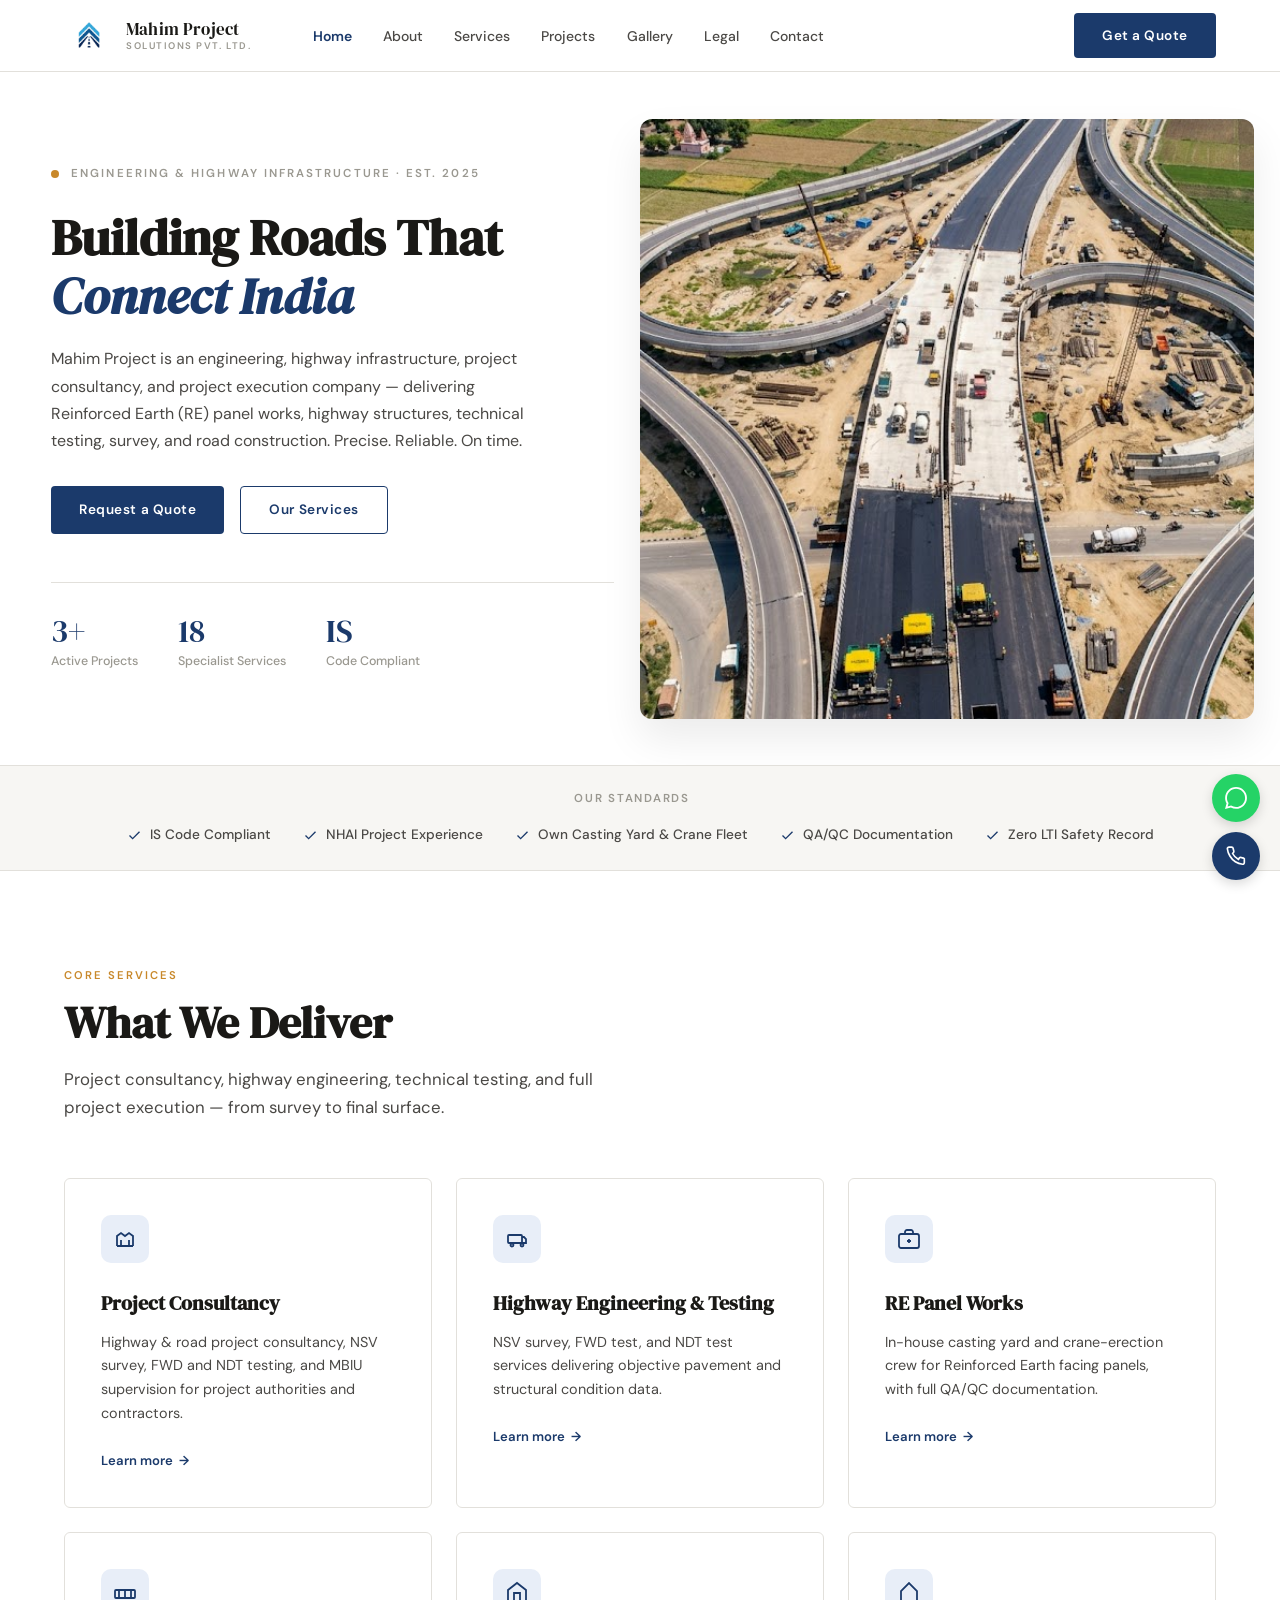
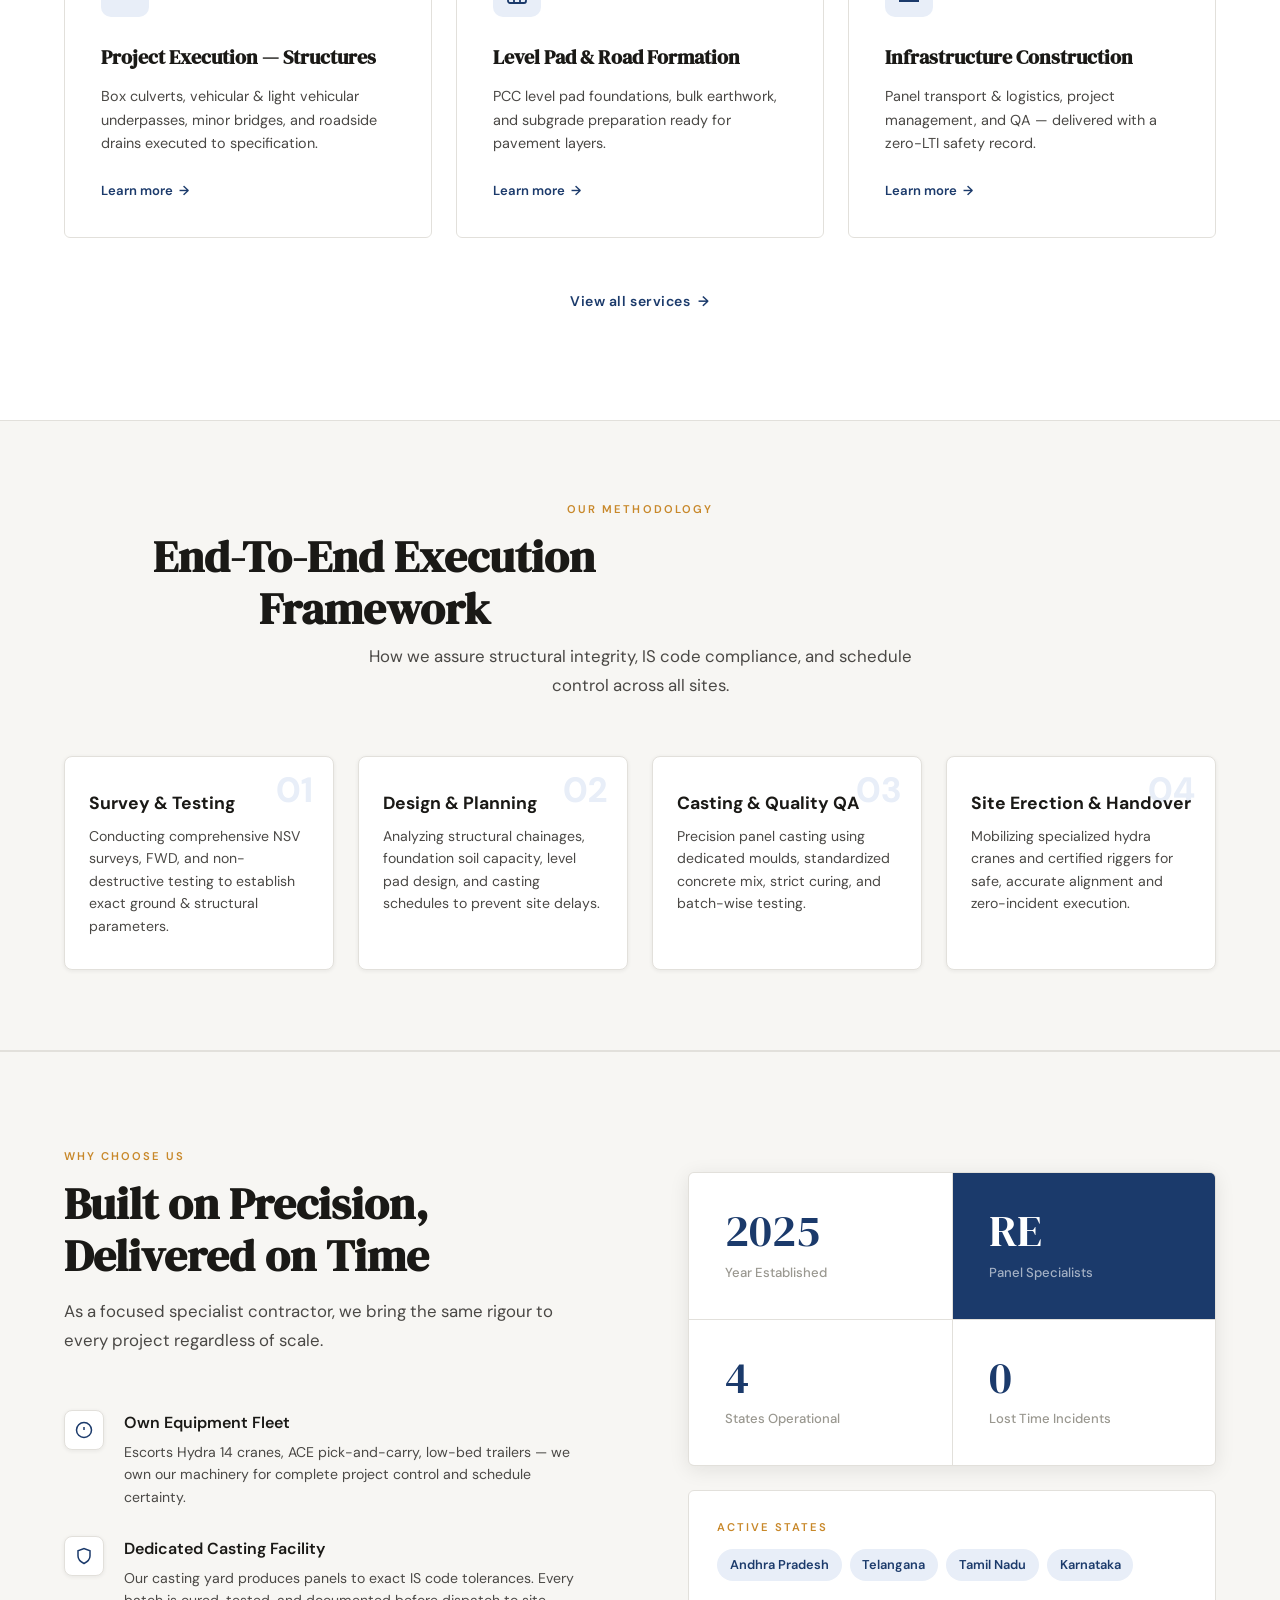
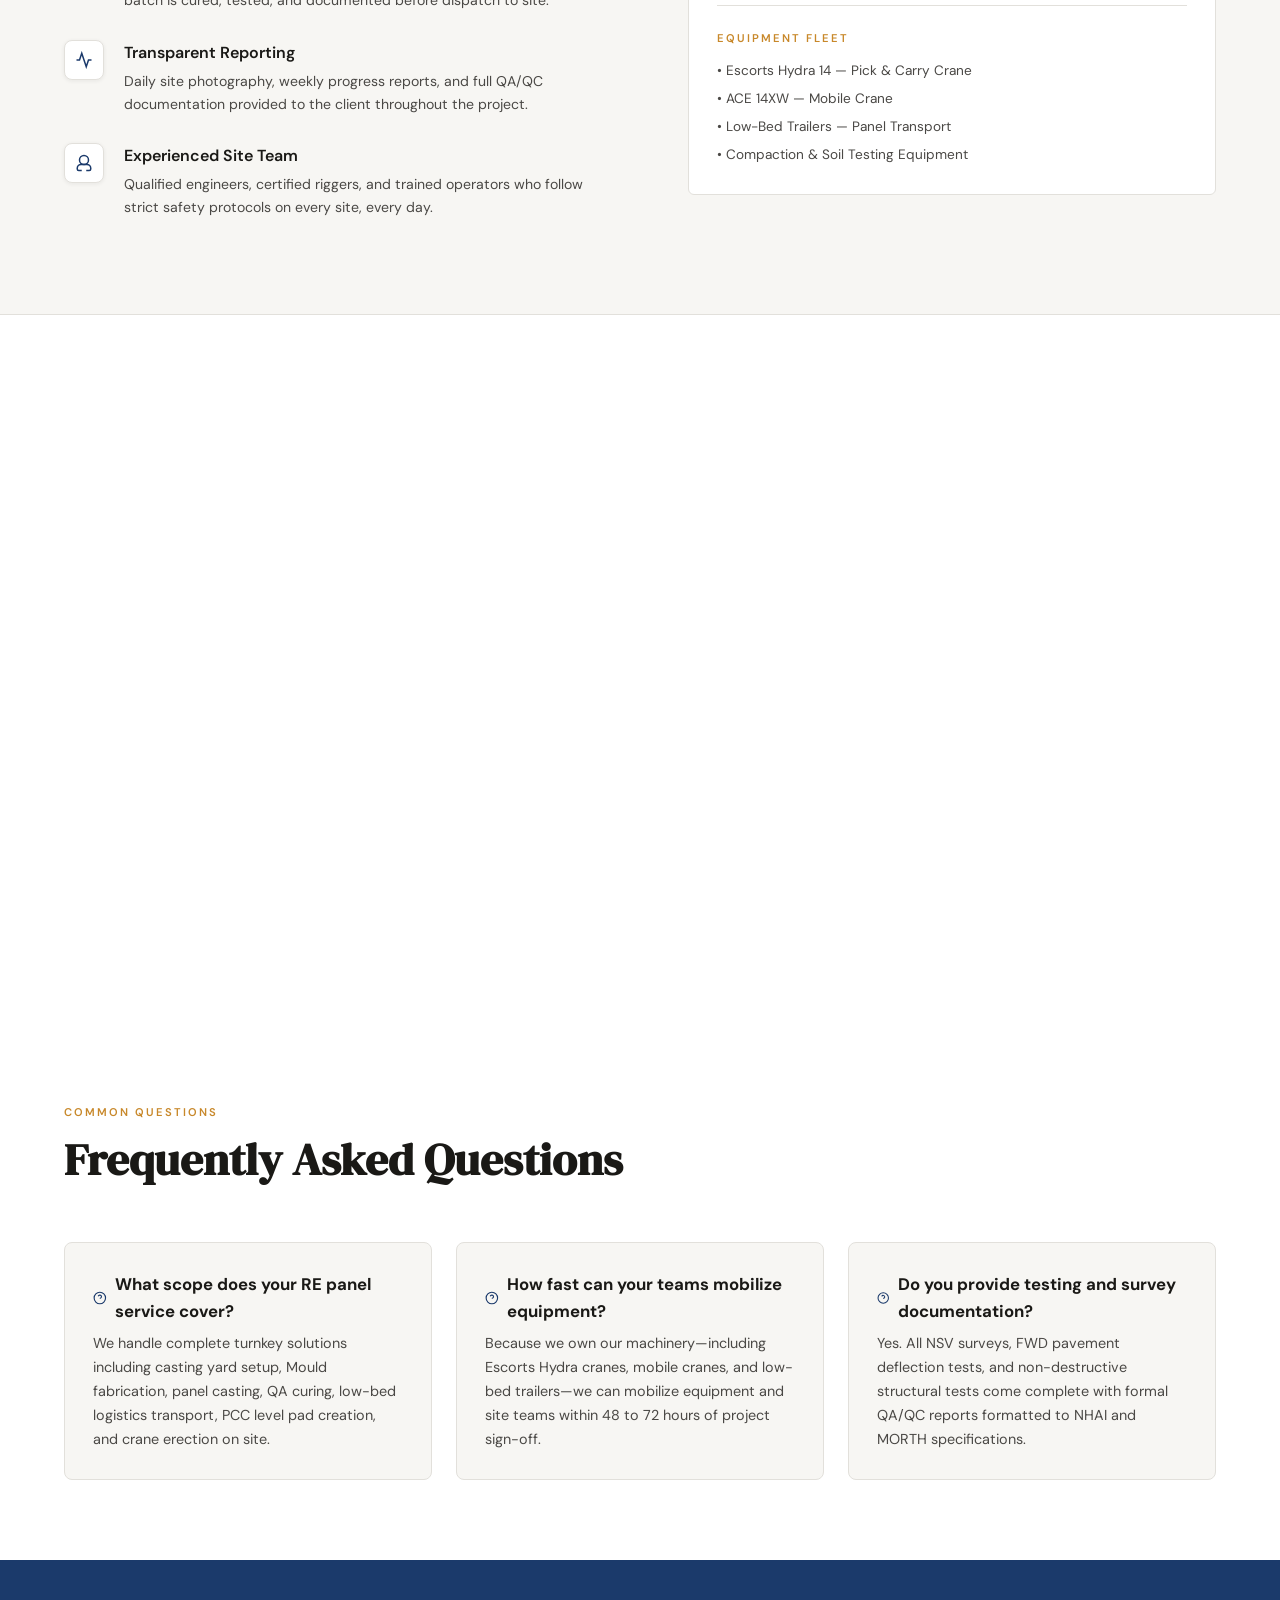
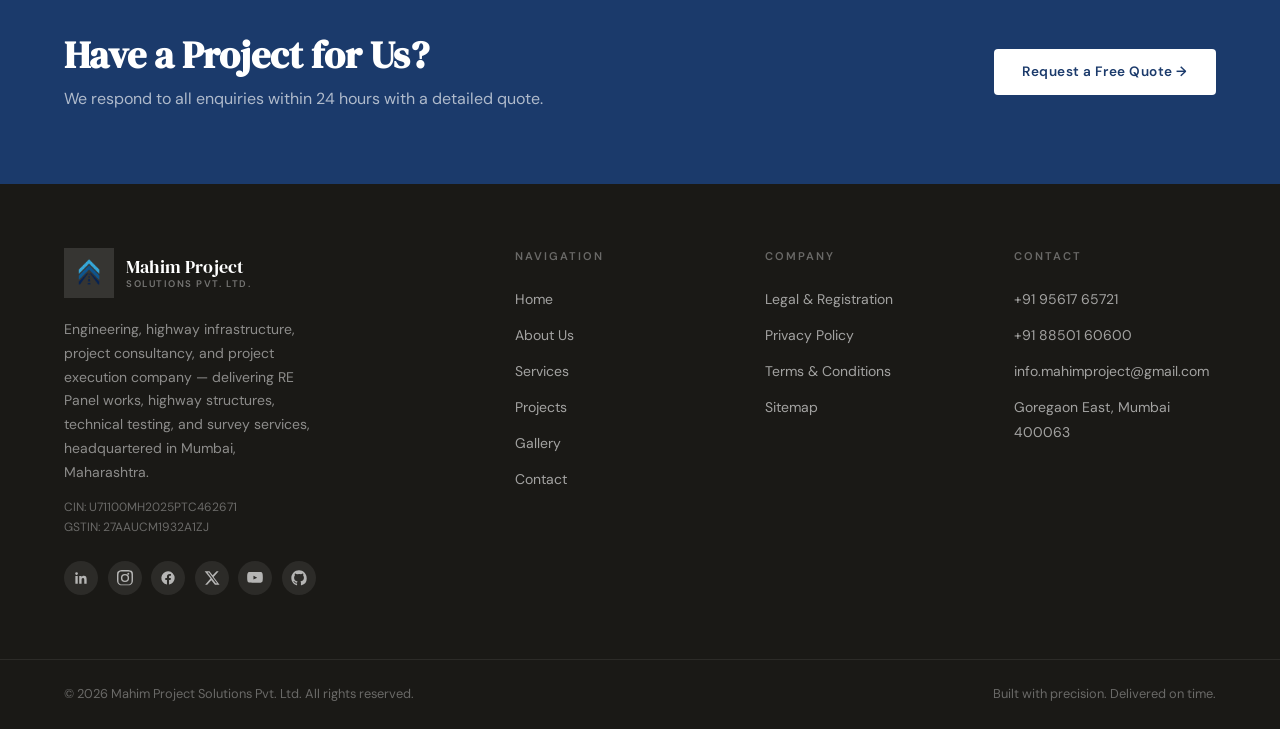
==== index.html @ 9901409a "Initial website upload" ====
<!DOCTYPE html>
<html lang="en">
<head>
  <meta charset="UTF-8"/>
  <meta name="viewport" content="width=device-width, initial-scale=1.0"/>
  <title>Mahim Project Solutions | Highway Engineering, Consultancy &amp; Project Execution</title>
  <meta name="description" content="Mahim Project Solutions Pvt. Ltd. — engineering, highway infrastructure, project consultancy, and project execution. RE Panel works, highway structures, technical testing, survey, and road construction. Mumbai-headquartered."/>
  <link rel="canonical" href="https://www.mahimprojectsolutions.com/index.html"/>
  <meta property="og:type" content="website"/>
  <meta property="og:site_name" content="Mahim Project Solutions"/>
  <meta property="og:title" content="Mahim Project Solutions | Highway Engineering, Consultancy &amp; Project Execution"/>
  <meta property="og:description" content="Mahim Project Solutions Pvt. Ltd. — engineering, highway infrastructure, project consultancy, and project execution. RE Panel works, highway structures, technical testing, survey, and road construction. Mumbai-headquartered."/>
  <meta property="og:url" content="https://www.mahimprojectsolutions.in/index.html"/>
  <meta property="og:image" content="https://www.mahimprojectsolutions.in/assests/images/gallery/21.jpeg"/>
  <meta name="twitter:card" content="summary_large_image"/>
  <meta name="twitter:title" content="Mahim Project Solutions | Highway Engineering, Consultancy &amp; Project Execution"/>
  <meta name="twitter:description" content="Mahim Project Solutions Pvt. Ltd. — engineering, highway infrastructure, project consultancy, and project execution. RE Panel works, highway structures, technical testing, survey, and road construction. Mumbai-headquartered."/>
  <meta name="twitter:image" content="https://www.mahimprojectsolutions.in/assests/images/gallery/21.jpeg"/>
  <link rel="icon" type="image/png" href="assests/images/logo/company_logo.png"/>
  <link rel="stylesheet" href="assests/css/style.css"/>
  <link rel="stylesheet" href="assests/css/pages.css"/>
  <link rel="stylesheet" href="assests/css/components.css"/>
  <link rel="stylesheet" href="assests/css/responsive.css"/>
  <link rel="stylesheet" href="assests/css/home.css"/>
  <script type="application/ld+json">
  {
    "@context": "https://schema.org",
    "@type": "GeneralContractor",
    "name": "Mahim Project Solutions Pvt. Ltd.",
    "url": "https://www.mahimprojectsolutions.in/",
    "logo": "https://www.mahimprojectsolutions.in/assests/images/logo/company_logo.png",
    "description": "Engineering, highway infrastructure, project consultancy, and project execution company offering RE Panel works, highway structures, technical testing, survey, and road construction.",
    "address": {
      "@type": "PostalAddress",
      "streetAddress": "509, A Bldg B-26, Gandhi SRA Sahkari Grih Nirman, Goregaon East",
      "addressLocality": "Mumbai",
      "addressRegion": "Maharashtra",
      "postalCode": "400063",
      "addressCountry": "IN"
    },
    "telephone": ["+91 95617 65721", "+91 88501 60600"],
    "email": "info.mahimproject@gmail.com",
    "areaServed": ["Maharashtra", "Andhra Pradesh", "Telangana", "Tamil Nadu", "Karnataka"],
    "sameAs": [
      "https://www.linkedin.com/company/mahim-project-solutions",
      "https://www.instagram.com/mahimproject",
      "https://www.facebook.com/mahimprojectsolutions"
    ],
    "makesOffer": [
      { "@type": "Offer", "itemOffered": { "@type": "Service", "name": "Highway & Road Project Consultancy" } },
      { "@type": "Offer", "itemOffered": { "@type": "Service", "name": "NSV Survey" } },
      { "@type": "Offer", "itemOffered": { "@type": "Service", "name": "FWD Test" } },
      { "@type": "Offer", "itemOffered": { "@type": "Service", "name": "NDT Test" } },
      { "@type": "Offer", "itemOffered": { "@type": "Service", "name": "MBIU Supervision" } },
      { "@type": "Offer", "itemOffered": { "@type": "Service", "name": "Casting & Erection of RE Panels" } },
      { "@type": "Offer", "itemOffered": { "@type": "Service", "name": "Box Culvert, VUP, LVUP, Minor Bridge & Roadside Drain Execution" } }
    ]
  }
  </script>
  <style>
    /* Custom Enhancements for Home Page */
    .process-section {
      background: var(--off-white, #f8fafc);
      padding: 5rem 5%;
      border-top: 1px solid var(--border, #e2e8f0);
      border-bottom: 1px solid var(--border, #e2e8f0);
    }
    .process-grid {
      display: grid;
      grid-template-columns: repeat(auto-fit, minmax(240px, 1fr));
      gap: 1.5rem;
      margin-top: 3rem;
    }
    .process-card {
      background: #ffffff;
      padding: 2rem 1.5rem;
      border-radius: 8px;
      border: 1px solid var(--border, #e2e8f0);
      position: relative;
      box-shadow: var(--shadow-sm, 0 2px 4px rgba(0,0,0,0.04));
      transition: transform 0.25s, box-shadow 0.25s;
    }
    .process-card:hover {
      transform: translateY(-4px);
      box-shadow: var(--shadow-md, 0 8px 16px rgba(0,0,0,0.08));
    }
    .process-num {
      font-size: 2.2rem;
      font-weight: 800;
      color: var(--blue-light, #e0f2fe);
      position: absolute;
      top: 1rem;
      right: 1.25rem;
      line-height: 1;
    }
    .process-card h4 {
      font-size: 1.1rem;
      color: var(--heading, #0f172a);
      margin-bottom: 0.5rem;
      position: relative;
      z-index: 1;
    }
    .process-card p {
      font-size: 0.88rem;
      color: var(--body, #475569);
      line-height: 1.6;
      position: relative;
      z-index: 1;
    }
    .home-faq {
      padding: 5rem 5%;
      background: #ffffff;
    }
    .faq-grid-home {
      display: grid;
      grid-template-columns: repeat(auto-fit, minmax(320px, 1fr));
      gap: 1.5rem;
      margin-top: 2.5rem;
    }
    .faq-card-home {
      background: var(--off-white, #f8fafc);
      padding: 1.75rem;
      border-radius: 8px;
      border: 1px solid var(--border, #e2e8f0);
    }
    .faq-card-home h4 {
      font-size: 1.05rem;
      color: var(--heading, #0f172a);
      margin-bottom: 0.5rem;
      display: flex;
      align-items: center;
      gap: 0.5rem;
    }
    .faq-card-home p {
      font-size: 0.9rem;
      color: var(--body, #475569);
      line-height: 1.65;
    }
    .floating-actions {
      position: fixed;
      bottom: 20px;
      right: 20px;
      z-index: 99;
      display: flex;
      flex-direction: column;
      gap: 10px;
    }
    .float-btn {
      width: 48px;
      height: 48px;
      border-radius: 50%;
      display: flex;
      align-items: center;
      justify-content: center;
      color: #fff;
      box-shadow: 0 4px 12px rgba(0,0,0,0.15);
      transition: transform 0.2s;
    }
    .float-btn:hover {
      transform: scale(1.08);
      color: #fff;
    }
    .float-wa { background: #25D366; }
    .float-call { background: var(--blue, #2563eb); }
  </style>
</head>
<body>

<nav>
  <a href="index.html" class="nav-logo">
    <div class="nav-logo-mark"><img src="assests/images/logo/company_logo.png" alt="Mahim Project Solutions logo" width="46" height="46"></div>
    <div class="nav-logo-text">
      <span class="nav-logo-name">Mahim Project</span>
      <span class="nav-logo-sub">Solutions Pvt. Ltd.</span>
    </div>
  </a>
  <ul class="nav-links" id="navLinks">
    <li><a href="index.html" class="active">Home</a></li>
    <li><a href="about.html">About</a></li>
    <li><a href="services.html">Services</a></li>
    <li><a href="projects.html">Projects</a></li>
    <li><a href="gallery.html">Gallery</a></li>
    <li><a href="legal.html">Legal</a></li>
    <li><a href="contact.html">Contact</a></li>
  </ul>
  <div class="nav-right">
    <a href="contact.html" class="btn btn-primary">Get a Quote</a>
  </div>
  <div class="hamburger" id="hamburger"><span></span><span></span><span></span></div>
</nav>

<!-- ══════════════ HERO SECTION ══════════════ -->
<section class="hero">
  <div class="hero-left">
    <div class="hero-eyebrow">
      <span class="dot"></span>
      <span>Engineering &amp; Highway Infrastructure · Est. 2025</span>
    </div>
    <h1>Building Roads That<br><em>Connect India</em></h1>
    <p class="hero-desc">
      Mahim Project is an engineering, highway infrastructure, project
      consultancy, and project execution company &mdash; delivering Reinforced
      Earth (RE) panel works, highway structures, technical testing, survey,
      and road construction. Precise. Reliable. On time.
    </p>
    <div class="hero-actions">
      <a href="contact.html" class="btn btn-primary">Request a Quote</a>
      <a href="services.html" class="btn btn-outline">Our Services</a>
    </div>
    <div class="hero-stats">
      <div>
        <span class="hero-stat-num">3+</span>
        <div class="hero-stat-label">Active Projects</div>
      </div>
      <div>
        <span class="hero-stat-num">18</span>
        <div class="hero-stat-label">Specialist Services</div>
      </div>
      <div>
        <span class="hero-stat-num">IS</span>
        <div class="hero-stat-label">Code Compliant</div>
      </div>
    </div>
  </div>

  <div class="hero-right">
    <div class="hero-image-wrapper">
      <img src="assests/images/hero-bg.jpg" alt="Highway Infrastructure Engineering" class="hero-img">
    </div>
  </div>
</section>

<!-- ══════════════ TRUST BAR ══════════════ -->
<div class="trust-bar">
  <div class="inner">
    <span class="trust-bar-label">Our Standards</span>
    <div class="trust-items">
      <div class="trust-item">
        <svg width="15" height="15" viewBox="0 0 24 24" fill="none" stroke="currentColor" stroke-width="2.2"><polyline points="20 6 9 17 4 12"/></svg>
        IS Code Compliant
      </div>
      <div class="trust-item">
        <svg width="15" height="15" viewBox="0 0 24 24" fill="none" stroke="currentColor" stroke-width="2.2"><polyline points="20 6 9 17 4 12"/></svg>
        NHAI Project Experience
      </div>
      <div class="trust-item">
        <svg width="15" height="15" viewBox="0 0 24 24" fill="none" stroke="currentColor" stroke-width="2.2"><polyline points="20 6 9 17 4 12"/></svg>
        Own Casting Yard &amp; Crane Fleet
      </div>
      <div class="trust-item">
        <svg width="15" height="15" viewBox="0 0 24 24" fill="none" stroke="currentColor" stroke-width="2.2"><polyline points="20 6 9 17 4 12"/></svg>
        QA/QC Documentation
      </div>
      <div class="trust-item">
        <svg width="15" height="15" viewBox="0 0 24 24" fill="none" stroke="currentColor" stroke-width="2.2"><polyline points="20 6 9 17 4 12"/></svg>
        Zero LTI Safety Record
      </div>
    </div>
  </div>
</div>

<!-- ══════════════ SERVICES ══════════════ -->
<section class="services-overview">
  <div class="section">
    <div class="section-header anim">
      <span class="label">Core Services</span>
      <h2>What We Deliver</h2>
      <p>Project consultancy, highway engineering, technical testing, and full project execution &mdash; from survey to final surface.</p>
    </div>
    <div class="services-overview-grid">
      <a href="services.html#service-09" class="service-tile anim anim-d1">
        <div class="tile-icon">
          <svg viewBox="0 0 24 24" fill="none" stroke="currentColor" stroke-width="1.8">
            <path d="M4 19h16M4 19V9l4-3 4 3 4-3 4 3v10"/><line x1="8" y1="19" x2="8" y2="13"/><line x1="16" y1="19" x2="16" y2="13"/>
          </svg>
        </div>
        <h3>Project Consultancy</h3>
        <p>Highway &amp; road project consultancy, NSV survey, FWD and NDT testing, and MBIU supervision for project authorities and contractors.</p>
        <span class="tile-link">Learn more <span class="arrow">→</span></span>
      </a>
      <a href="services.html#service-09" class="service-tile anim anim-d2">
        <div class="tile-icon">
          <svg viewBox="0 0 24 24" fill="none" stroke="currentColor" stroke-width="1.8">
            <rect x="3" y="8" width="14" height="8" rx="1"/><path d="M17 10h2l2 2v4h-4"/><circle cx="7" cy="18" r="1.5"/><circle cx="17" cy="18" r="1.5"/>
          </svg>
        </div>
        <h3>Highway Engineering &amp; Testing</h3>
        <p>NSV survey, FWD test, and NDT test services delivering objective pavement and structural condition data.</p>
        <span class="tile-link">Learn more <span class="arrow">→</span></span>
      </a>
      <a href="services.html" class="service-tile anim anim-d3">
        <div class="tile-icon">
          <svg viewBox="0 0 24 24" fill="none" stroke="currentColor" stroke-width="1.8">
            <rect x="2" y="7" width="20" height="14" rx="2"/><path d="M16 7V5a2 2 0 0 0-2-2h-4a2 2 0 0 0-2 2v2"/>
            <line x1="12" y1="12" x2="12" y2="16"/><line x1="10" y1="14" x2="14" y2="14"/>
          </svg>
        </div>
        <h3>RE Panel Works</h3>
        <p>In-house casting yard and crane-erection crew for Reinforced Earth facing panels, with full QA/QC documentation.</p>
        <span class="tile-link">Learn more <span class="arrow">→</span></span>
      </a>
      <a href="services.html#service-14" class="service-tile anim anim-d1">
        <div class="tile-icon">
          <svg viewBox="0 0 24 24" fill="none" stroke="currentColor" stroke-width="1.8">
            <rect x="2" y="9" width="20" height="8" rx="1"/><line x1="6" y1="9" x2="6" y2="17"/><line x1="18" y1="9" x2="18" y2="17"/><line x1="12" y1="9" x2="12" y2="17"/>
          </svg>
        </div>
        <h3>Project Execution &mdash; Structures</h3>
        <p>Box culverts, vehicular &amp; light vehicular underpasses, minor bridges, and roadside drains executed to specification.</p>
        <span class="tile-link">Learn more <span class="arrow">→</span></span>
      </a>
      <a href="services.html" class="service-tile anim anim-d2">
        <div class="tile-icon">
          <svg viewBox="0 0 24 24" fill="none" stroke="currentColor" stroke-width="1.8">
            <path d="M3 9l9-7 9 7v11a2 2 0 0 1-2 2H5a2 2 0 0 1-2-2z"/><polyline points="9 22 9 12 15 12 15 22"/>
          </svg>
        </div>
        <h3>Level Pad &amp; Road Formation</h3>
        <p>PCC level pad foundations, bulk earthwork, and subgrade preparation ready for pavement layers.</p>
        <span class="tile-link">Learn more <span class="arrow">→</span></span>
      </a>
      <a href="services.html" class="service-tile anim anim-d3">
        <div class="tile-icon">
          <svg viewBox="0 0 24 24" fill="none" stroke="currentColor" stroke-width="1.8">
            <path d="M2 20h20M4 20V10l8-8 8 8v10"/>
          </svg>
        </div>
        <h3>Infrastructure Construction</h3>
        <p>Panel transport &amp; logistics, project management, and QA &mdash; delivered with a zero-LTI safety record.</p>
        <span class="tile-link">Learn more <span class="arrow">→</span></span>
      </a>
    </div>
    <div style="text-align:center;margin-top:2.5rem;">
      <a href="services.html" class="btn btn-ghost">View all services <span class="arrow">→</span></a>
    </div>
  </div>
</section>

<!-- ══════════════ PROCESS FLOW ══════════════ -->
<section class="process-section">
  <div style="max-width:1280px; margin: 0 auto;">
    <div class="section-header" style="text-align:center;">
      <span class="label">Our Methodology</span>
      <h2>End-To-End Execution Framework</h2>
      <p style="max-width:600px; margin: 0.5rem auto 0 auto;">How we assure structural integrity, IS code compliance, and schedule control across all sites.</p>
    </div>

    <div class="process-grid">
      <div class="process-card">
        <span class="process-num">01</span>
        <h4>Survey &amp; Testing</h4>
        <p>Conducting comprehensive NSV surveys, FWD, and non-destructive testing to establish exact ground &amp; structural parameters.</p>
      </div>
      <div class="process-card">
        <span class="process-num">02</span>
        <h4>Design &amp; Planning</h4>
        <p>Analyzing structural chainages, foundation soil capacity, level pad design, and casting schedules to prevent site delays.</p>
      </div>
      <div class="process-card">
        <span class="process-num">03</span>
        <h4>Casting &amp; Quality QA</h4>
        <p>Precision panel casting using dedicated moulds, standardized concrete mix, strict curing, and batch-wise testing.</p>
      </div>
      <div class="process-card">
        <span class="process-num">04</span>
        <h4>Site Erection &amp; Handover</h4>
        <p>Mobilizing specialized hydra cranes and certified riggers for safe, accurate alignment and zero-incident execution.</p>
      </div>
    </div>
  </div>
</section>

<!-- ══════════════ WHY MAHIM ══════════════ -->
<section class="why-section">
  <div class="inner">
    <div>
      <div class="section-header">
        <span class="label">Why Choose Us</span>
        <h2>Built on Precision,<br>Delivered on Time</h2>
        <p>As a focused specialist contractor, we bring the same rigour to every project regardless of scale.</p>
      </div>
      <div class="why-points">
        <div class="why-point anim">
          <div class="why-point-icon">
            <svg viewBox="0 0 24 24" fill="none" stroke="currentColor" stroke-width="2">
              <circle cx="12" cy="12" r="10"/><line x1="12" y1="8" x2="12" y2="12"/><line x1="12" y1="16" x2="12.01" y2="16"/>
            </svg>
          </div>
          <div class="why-point-body">
            <h4>Own Equipment Fleet</h4>
            <p>Escorts Hydra 14 cranes, ACE pick-and-carry, low-bed trailers — we own our machinery for complete project control and schedule certainty.</p>
          </div>
        </div>
        <div class="why-point anim anim-d1">
          <div class="why-point-icon">
            <svg viewBox="0 0 24 24" fill="none" stroke="currentColor" stroke-width="2">
              <path d="M12 22s8-4 8-10V5l-8-3-8 3v7c0 6 8 10 8 10z"/>
            </svg>
          </div>
          <div class="why-point-body">
            <h4>Dedicated Casting Facility</h4>
            <p>Our casting yard produces panels to exact IS code tolerances. Every batch is cured, tested, and documented before dispatch to site.</p>
          </div>
        </div>
        <div class="why-point anim anim-d2">
          <div class="why-point-icon">
            <svg viewBox="0 0 24 24" fill="none" stroke="currentColor" stroke-width="2">
              <polyline points="22 12 18 12 15 21 9 3 6 12 2 12"/>
            </svg>
          </div>
          <div class="why-point-body">
            <h4>Transparent Reporting</h4>
            <p>Daily site photography, weekly progress reports, and full QA/QC documentation provided to the client throughout the project.</p>
          </div>
        </div>
        <div class="why-point anim anim-d3">
          <div class="why-point-icon">
            <svg viewBox="0 0 24 24" fill="none" stroke="currentColor" stroke-width="2">
              <circle cx="12" cy="8" r="6"/><path d="M9 22H5a2 2 0 0 1-2-2v-1a5 5 0 0 1 5-5h8a5 5 0 0 1 5 5v1a2 2 0 0 1-2 2h-4"/>
            </svg>
          </div>
          <div class="why-point-body">
            <h4>Experienced Site Team</h4>
            <p>Qualified engineers, certified riggers, and trained operators who follow strict safety protocols on every site, every day.</p>
          </div>
        </div>
      </div>
    </div>
    <div>
      <div class="stat-cards anim">
        <div class="stat-card">
          <span class="stat-card-num">2025</span>
          <div class="stat-card-label">Year Established</div>
        </div>
        <div class="stat-card accent-card">
          <span class="stat-card-num">RE</span>
          <div class="stat-card-label">Panel Specialists</div>
        </div>
        <div class="stat-card">
          <span class="stat-card-num">4</span>
          <div class="stat-card-label">States Operational</div>
        </div>
        <div class="stat-card">
          <span class="stat-card-num">0</span>
          <div class="stat-card-label">Lost Time Incidents</div>
        </div>
      </div>
      <div style="margin-top:1.5rem;background:var(--white);border:1px solid var(--border);border-radius:6px;padding:1.75rem;">
        <span class="label" style="margin-bottom:0.75rem;display:block;">Active States</span>
        <div style="display:flex;flex-wrap:wrap;gap:0.5rem;">
          <span style="background:var(--blue-light);color:var(--blue);font-size:0.8rem;font-weight:600;padding:0.35rem 0.8rem;border-radius:20px;">Andhra Pradesh</span>
          <span style="background:var(--blue-light);color:var(--blue);font-size:0.8rem;font-weight:600;padding:0.35rem 0.8rem;border-radius:20px;">Telangana</span>
          <span style="background:var(--blue-light);color:var(--blue);font-size:0.8rem;font-weight:600;padding:0.35rem 0.8rem;border-radius:20px;">Tamil Nadu</span>
          <span style="background:var(--blue-light);color:var(--blue);font-size:0.8rem;font-weight:600;padding:0.35rem 0.8rem;border-radius:20px;">Karnataka</span>
        </div>
        <div style="margin-top:1.5rem;padding-top:1.5rem;border-top:1px solid var(--border);">
          <span class="label" style="margin-bottom:0.75rem;display:block;">Equipment Fleet</span>
          <div style="display:flex;flex-direction:column;gap:0.4rem;">
            <div style="font-size:0.85rem;color:var(--body);">• Escorts Hydra 14 — Pick &amp; Carry Crane</div>
            <div style="font-size:0.85rem;color:var(--body);">• ACE 14XW — Mobile Crane</div>
            <div style="font-size:0.85rem;color:var(--body);">• Low-Bed Trailers — Panel Transport</div>
            <div style="font-size:0.85rem;color:var(--body);">• Compaction &amp; Soil Testing Equipment</div>
          </div>
        </div>
      </div>
    </div>
  </div>
</section>

<!-- ══════════════ PROJECTS STRIP ══════════════ -->
<section class="project-strip">
  <div class="section">
    <div class="section-header anim" style="display:flex;justify-content:space-between;align-items:flex-end;flex-wrap:wrap;gap:1rem;margin-bottom:2.5rem;">
      <div>
        <span class="label">Our Work</span>
        <h2>Recent Projects</h2>
      </div>
      <a href="projects.html" class="btn btn-ghost">All projects <span class="arrow">→</span></a>
    </div>
    <div class="project-strip-grid">
      <div class="project-thumb-card anim anim-d1">
        <div class="project-thumb-img"><img src="assests/images/gallery/thumbs/21.jpeg" alt="RE panel wall erection on a highway corridor" class="object-cover" style="width:100%;height:100%;"></div>
        <div class="project-thumb-info">
          <div class="project-thumb-type">RE Wall &middot; Ongoing</div>
          <div class="project-thumb-title">Highway RE Panel Wall, Andhra Pradesh</div>
          <div class="project-thumb-meta">Reinforced Earth erection &middot; 2025&ndash;26</div>
        </div>
      </div>
      <div class="project-thumb-card anim anim-d2">
        <div class="project-thumb-img"><img src="assests/images/gallery/thumbs/18.jpeg" alt="Casting yard with cured RE panels being cured" class="object-cover" style="width:100%;height:100%;"></div>
        <div class="project-thumb-info">
          <div class="project-thumb-type">Casting Yard &middot; Active</div>
          <div class="project-thumb-title">RE Panel Casting Facility, Telangana</div>
          <div class="project-thumb-meta">In-house moulds &middot; curing &amp; QC</div>
        </div>
      </div>
      <div class="project-thumb-card anim anim-d3">
        <div class="project-thumb-img"><img src="assests/images/gallery/thumbs/15.jpeg" alt="Road formation works with geogrid laid on subgrade" class="object-cover" style="width:100%;height:100%;"></div>
        <div class="project-thumb-info">
          <div class="project-thumb-type">Road Formation &middot; Completed</div>
          <div class="project-thumb-title">State Highway Formation Works</div>
          <div class="project-thumb-meta">Geogrid &amp; embankment construction</div>
        </div>
      </div>
    </div>
  </div>
</section>

<!-- ══════════════ HOME FAQ SECTION ══════════════ -->
<section class="home-faq">
  <div style="max-width:1280px; margin: 0 auto;">
    <div class="section-header">
      <span class="label">Common Questions</span>
      <h2>Frequently Asked Questions</h2>
    </div>

    <div class="faq-grid-home">
      <div class="faq-card-home">
        <h4>
          <svg width="18" height="18" viewBox="0 0 24 24" fill="none" stroke="var(--blue, #2563eb)" stroke-width="2"><circle cx="12" cy="12" r="10"/><path d="M9.09 9a3 3 0 0 1 5.83 1c0 2-3 3-3 3"/><line x1="12" y1="17" x2="12.01" y2="17"/></svg>
          What scope does your RE panel service cover?
        </h4>
        <p>We handle complete turnkey solutions including casting yard setup, Mould fabrication, panel casting, QA curing, low-bed logistics transport, PCC level pad creation, and crane erection on site.</p>
      </div>

      <div class="faq-card-home">
        <h4>
          <svg width="18" height="18" viewBox="0 0 24 24" fill="none" stroke="var(--blue, #2563eb)" stroke-width="2"><circle cx="12" cy="12" r="10"/><path d="M9.09 9a3 3 0 0 1 5.83 1c0 2-3 3-3 3"/><line x1="12" y1="17" x2="12.01" y2="17"/></svg>
        How fast can your teams mobilize equipment?
        </h4>
        <p>Because we own our machinery—including Escorts Hydra cranes, mobile cranes, and low-bed trailers—we can mobilize equipment and site teams within 48 to 72 hours of project sign-off.</p>
      </div>

      <div class="faq-card-home">
        <h4>
          <svg width="18" height="18" viewBox="0 0 24 24" fill="none" stroke="var(--blue, #2563eb)" stroke-width="2"><circle cx="12" cy="12" r="10"/><path d="M9.09 9a3 3 0 0 1 5.83 1c0 2-3 3-3 3"/><line x1="12" y1="17" x2="12.01" y2="17"/></svg>
        Do you provide testing and survey documentation?
        </h4>
        <p>Yes. All NSV surveys, FWD pavement deflection tests, and non-destructive structural tests come complete with formal QA/QC reports formatted to NHAI and MORTH specifications.</p>
      </div>
    </div>
  </div>
</section>

<!-- ══════════════ CTA STRIP ══════════════ -->
<section class="cta-strip">
  <div class="inner">
    <div>
      <h2>Have a Project for Us?</h2>
      <p>We respond to all enquiries within 24 hours with a detailed quote.</p>
    </div>
    <a href="contact.html" class="btn btn-white">Request a Free Quote &rarr;</a>
  </div>
</section>

<!-- Floating Quick Contacts -->
<div class="floating-actions">
  <a href="https://wa.me/919561765721?text=Hello,%20I%20would%20like%20to%20enquire%20about%20a%20project." target="_blank" rel="noopener" class="float-btn float-wa" aria-label="Chat on WhatsApp" title="WhatsApp Us">
    <svg width="22" height="22" viewBox="0 0 24 24" fill="currentColor"><path d="M.057 24l1.687-6.163c-1.041-1.804-1.588-3.849-1.587-5.946.003-6.556 5.338-11.891 11.893-11.891 3.181.001 6.167 1.24 8.413 3.488 2.245 2.248 3.481 5.236 3.48 8.414-.003 6.557-5.338 11.892-11.893 11.892-1.99-.001-3.951-.5-5.688-1.448l-6.305 1.654zm6.597-3.807c1.676.995 3.276 1.591 5.392 1.592 5.448 0 9.886-4.434 9.889-9.885.002-5.462-4.415-9.89-9.881-9.892-5.452 0-9.887 4.434-9.889 9.884-.001 2.225.651 3.891 1.746 5.634l-.999 3.648 3.742-.981z"/></svg>
  </a>
  <a href="tel:+919561765721" class="float-btn float-call" aria-label="Call Us" title="Call Us Directly">
    <svg width="20" height="20" viewBox="0 0 24 24" fill="none" stroke="currentColor" stroke-width="2"><path d="M22 16.92v3a2 2 0 0 1-2.18 2 19.79 19.79 0 0 1-8.63-3.07A19.5 19.5 0 0 1 4.69 12a19.79 19.79 0 0 1-3.07-8.67A2 2 0 0 1 3.6 1.26h3a2 2 0 0 1 2 1.72 12.84 12.84 0 0 0 .7 2.81 2 2 0 0 1-.45 2.11L7.91 9A16 16 0 0 0 15 16.09l1.1-1.84a2 2 0 0 1 2.11-.45 12.84 12.84 0 0 0 2.81.7A2 2 0 0 1 22 16.92z"/></svg>
  </a>
</div>

<footer id="footer">
  <div class="footer-top">
    <div class="footer-brand">
      <div class="nav-logo" style="margin-bottom:0;">
        <div class="nav-logo-mark"><img src="assests/images/logo/company_logo.png" alt="Mahim Project Solutions logo" width="46" height="46"></div>
        <div class="nav-logo-text">
          <span class="nav-logo-name">Mahim Project</span>
          <span class="nav-logo-sub">Solutions Pvt. Ltd.</span>
        </div>
      </div>
      <p>Engineering, highway infrastructure, project consultancy, and project execution company &mdash; delivering RE Panel works, highway structures, technical testing, and survey services, headquartered in Mumbai, Maharashtra.</p>
      <p style="margin-top:0.75rem;font-size:0.75rem;color:rgba(255,255,255,0.35);">CIN: U71100MH2025PTC462671<br>GSTIN: 27AAUCM1932A1ZJ</p>
      <div class="social-links" style="margin-top:1.5rem;">
        <a href="https://www.linkedin.com/company/mahim-project-solutions" target="_blank" rel="noopener" aria-label="LinkedIn" title="LinkedIn"><svg viewBox="0 0 24 24" fill="currentColor"><path d="M20.45 20.45h-3.56v-5.57c0-1.33-.02-3.04-1.85-3.04-1.86 0-2.15 1.45-2.15 2.94v5.67H9.34V9h3.41v1.56h.05c.48-.9 1.64-1.85 3.38-1.85 3.6 0 4.27 2.37 4.27 5.46v6.28zM5.34 7.43a2.06 2.06 0 1 1 0-4.12 2.06 2.06 0 0 1 0 4.12zM7.12 20.45H3.56V9h3.56v11.45z"/></svg></a>
        <a href="https://www.instagram.com/mahimproject" target="_blank" rel="noopener" aria-label="Instagram" title="Instagram"><svg viewBox="0 0 24 24" fill="currentColor"><path d="M12 2.16c3.2 0 3.58.01 4.85.07 1.17.05 1.8.25 2.23.41.55.22.95.47 1.37.89.42.42.67.82.89 1.37.16.42.36 1.06.41 2.23.06 1.27.07 1.65.07 4.85s-.01 3.58-.07 4.85c-.05 1.17-.25 1.8-.41 2.23-.22.55-.47.95-.89 1.37-.42.42-.82.67-1.37.89-.42.16-1.06.36-2.23.41-1.27.06-1.65.07-4.85.07s-3.58-.01-4.85-.07c-1.17-.05-1.8-.25-2.23-.41-.55-.22-.95-.47-1.37-.89-.42-.42-.67-.82-.89-1.37-.16-.42-.36-1.06-.41-2.23-.06-1.27-.07-1.65-.07-4.85s.01-3.58.07-4.85c.05-1.17.25-1.8.41-2.23.22-.55.47-.95.89-1.37.42-.42.82-.67 1.37-.89.42-.16-1.06-.36 2.23-.41 1.27-.06 1.65-.07 4.85-.07zM12 0C8.74 0 8.33.01 7.05.07c-1.28.06-2.15.26-2.91.56-.79.31-1.46.72-2.13 1.39A5.9 5.9 0 0 0 .62 3.14c-.3.76-.5 1.63-.56 2.91C0 7.33 0 7.74 0 11s.01 3.67.06 4.95c.06 1.28.26 2.15.56 2.91.31.79.72 1.46 1.39 2.13.67.67 1.34 1.08 2.13 1.39.76.3 1.63.5 2.91.56C8.33 22.99 8.74 23 12 23s3.67-.01 4.95-.06c1.28-.06 2.15-.26 2.91-.56.79-.31 1.46-.72 2.13-1.39.67-.67 1.08-1.34 1.39-2.13.3-.76.5-1.63.56-2.91.05-1.28.06-1.69.06-4.95s-.01-3.67-.06-4.95c-.06-1.28-.26-2.15-.56-2.91a5.9 5.9 0 0 0-1.39-2.13A5.9 5.9 0 0 0 19.86.63c-.76-.3-1.63-.5-2.91-.56C15.67.01 15.26 0 12 0zm0 5.84A6.16 6.16 0 1 0 12 18.16 6.16 6.16 0 0 0 12 5.84zm0 10.16a4 4 0 1 1 0-8 4 4 0 0 1 0 8zm6.41-10.41a1.44 1.44 0 1 1-2.88 0 1.44 1.44 0 0 1 2.88 0z"/></svg></a>
        <a href="https://www.facebook.com/mahimprojectsolutions" target="_blank" rel="noopener" aria-label="Facebook" title="Facebook"><svg viewBox="0 0 24 24" fill="currentColor"><path d="M22 12a10 10 0 1 0-11.56 9.88v-6.99H7.9V12h2.54V9.8c0-2.5 1.49-3.89 3.77-3.89 1.09 0 2.24.2 2.24.2v2.46h-1.26c-1.24 0-1.63.77-1.63 1.56V12h2.78l-.44 2.89h-2.34v6.99A10 10 0 0 0 22 12z"/></svg></a>
        <a href="https://twitter.com/mahimprojectsol" target="_blank" rel="noopener" aria-label="X (Twitter)" title="X (Twitter)"><svg viewBox="0 0 24 24" fill="currentColor"><path d="M18.9 2H22l-7.6 8.68L23.3 22h-6.9l-5.4-6.6L4.8 22H1.7l8.1-9.28L1 2h7.1l4.9 6.03L18.9 2zm-1.2 18h1.9L7.4 3.9H5.4L17.7 20z"/></svg></a>
        <a href="https://www.youtube.com/@trickfirst7740" target="_blank" rel="noopener" aria-label="YouTube" title="YouTube"><svg viewBox="0 0 24 24" fill="currentColor"><path d="M23.5 6.5s-.23-1.64-.94-2.36c-.9-.94-1.9-.95-2.36-1C16.9 3 12 3 12 3h-.01s-4.89 0-8.19.14c-.46.05-1.46.06-2.36 1C.73 4.86.5 6.5.5 6.5S.27 8.4.27 10.3v1.4c0 1.9.23 3.8.23 3.8s.23 1.64.94 2.36c.9.94 2.08.91 2.6 1.01C6 19.1 12 19.15 12 19.15s4.9-.01 8.2-.15c.46-.05 1.46-.06 2.36-1 .71-.72.94-2.36.94-2.36s.23-1.9.23-3.8v-1.4c0-1.9-.23-3.8-.23-3.8zM9.7 14.3V8.7l5.6 2.8-5.6 2.8z"/></svg></a>
        <a href="https://github.com/mahim-project-solutions" target="_blank" rel="noopener" aria-label="GitHub" title="GitHub"><svg viewBox="0 0 24 24" fill="currentColor"><path d="M12 .5C5.65.5.5 5.65.5 12c0 5.08 3.29 9.39 7.86 10.91.57.1.78-.25.78-.55 0-.27-.01-1.16-.02-2.11-3.2.7-3.88-1.36-3.88-1.36-.52-1.34-1.28-1.7-1.28-1.7-1.04-.72.08-.7.08-.7 1.16.08 1.77 1.19 1.77 1.19 1.03 1.77 2.7 1.26 3.36.96.1-.75.4-1.26.73-1.55-2.56-.29-5.25-1.28-5.25-5.7 0-1.26.45-2.29 1.19-3.09-.12-.29-.52-1.47.11-3.06 0 0 .97-.31 3.18 1.18a11.1 11.1 0 0 1 2.9-.39c.98 0 1.97.13 2.9.39 2.2-1.49 3.17-1.18 3.17-1.18.63 1.59.23 2.77.11 3.06.74.8 1.19 1.83 1.19 3.09 0 4.43-2.7 5.41-5.27 5.69.42.36.78 1.07.78 2.16 0 1.56-.01 2.82-.01 3.2 0 .3.2.66.79.55A10.52 10.52 0 0 0 23.5 12c0-6.35-5.15-11.5-11.5-11.5z"/></svg></a>
      </div>
    </div>
    <div class="footer-col">
      <h4>Navigation</h4>
      <ul>
        <li><a href="index.html">Home</a></li>
        <li><a href="about.html">About Us</a></li>
        <li><a href="services.html">Services</a></li>
        <li><a href="projects.html">Projects</a></li>
        <li><a href="gallery.html">Gallery</a></li>
        <li><a href="contact.html">Contact</a></li>
      </ul>
    </div>
    <div class="footer-col">
      <h4>Company</h4>
      <ul>
        <li><a href="legal.html">Legal &amp; Registration</a></li>
        <li><a href="privacy-policy.html">Privacy Policy</a></li>
        <li><a href="terms-and-conditions.html">Terms &amp; Conditions</a></li>
        <li><a href="sitemap.xml">Sitemap</a></li>
      </ul>
    </div>
    <div class="footer-col">
      <h4>Contact</h4>
      <ul>
        <li><a href="tel:+919561765721">+91 95617 65721</a></li>
        <li><a href="tel:+918850160600">+91 88501 60600</a></li>
        <li><a href="mailto:info.mahimproject@gmail.com">info.mahimproject@gmail.com</a></li>
        <li><a href="contact.html">Goregaon East, Mumbai 400063</a></li>
      </ul>
    </div>
  </div>
  <div class="footer-bottom" style="max-width:none;padding-left:5%;padding-right:5%;">
    <p>&copy; <span id="year">2026</span> Mahim Project Solutions Pvt. Ltd. All rights reserved.</p>
    <p>Built with precision. Delivered on time.</p>
  </div>
</footer>
<script src="assests/js/navigation.js"></script>
<script src="assests/js/main.js"></script>
<script src="assests/js/animation.js"></script>
</body>
</html>
---- assests/css/style.css ----
/* ================================================
   Mahim Project Solutions — Shared Stylesheet
   Design: Light, Corporate, Premium
   ================================================ */

@import url('https://fonts.googleapis.com/css2?family=DM+Serif+Display:ital@0;1&family=DM+Sans:wght@300;400;500;600&display=swap');

/* ===== VARIABLES ===== */
:root {
  --white:      #ffffff;
  --off-white:  #f7f6f3;
  --light:      #efefec;
  --border:     #e2e0db;
  --muted:      #9a9890;
  --body:       #4a4845;
  --heading:    #1a1916;
  --blue:       #1b3a6b;
  --blue-mid:   #2a5298;
  --blue-light: #e8eef8;
  --accent:     #c8882a;
  --accent-lt:  #f5ede0;
  --shadow-sm:  0 1px 4px rgba(26,25,22,0.07);
  --shadow-md:  0 4px 20px rgba(26,25,22,0.09);
  --shadow-lg:  0 12px 48px rgba(26,25,22,0.11);
  --radius:     4px;
  --nav-h:      72px;

  /* ===== SPACING ===== */
  --space-xs: 0.5rem;   /*  8px */
  --space-sm: 1rem;     /* 16px */
  --space-md: 2rem;     /* 32px */
  --space-lg: 4rem;     /* 64px */
  --space-xl: 6rem;     /* 96px */
  --space-2xl: 8rem;    /* 128px */
}



/* ===== RESET ===== */
*, *::before, *::after { margin: 0; padding: 0; box-sizing: border-box; }
html { scroll-behavior: smooth; font-size: 16px; }
body {
  font-family: 'DM Sans', sans-serif;
  background: var(--white);
  color: var(--body);
  line-height: 1.6;
  -webkit-font-smoothing: antialiased;
}
a {
    text-decoration: none;
    color: inherit;
    transition: .25s ease;
}
img {
    max-width: 100%;
    height: auto;
    display: block;
}
input,
textarea,
select,
button{
    font:inherit;
}

ul { list-style: none; }

/* ===== CONTAINERS ===== */

.container{
    width:min(90%,1280px);
    margin-inline:auto;
}

.container-sm{
    width:min(90%,900px);
    margin-inline:auto;
}

.container-lg{
    width:min(95%,1400px);
    margin-inline:auto;
}



/* ===== TYPOGRAPHY ===== */
.display {
  font-family: 'DM Serif Display', serif;
  color: var(--heading);
  line-height: 1.1;
}

.label {
  font-size: 0.7rem;
  font-weight: 600;
  letter-spacing: 0.18em;
  text-transform: uppercase;
  color: var(--accent);
}

/* ===== BUTTONS ===== */
.btn {
  display: inline-flex;
  align-items: center;
  gap: 0.5rem;
  text-align: center;
  user-select: none;
  font-family: 'DM Sans', sans-serif;
  font-size: 0.85rem;
  font-weight: 600;
  letter-spacing: 0.04em;
  padding: 0.75rem 1.75rem;
  border-radius: var(--radius);
  cursor: pointer;
  border: none;
  transition: all 0.22s ease;
  white-space: nowrap;
}

.btn-primary {
  background: var(--blue);
  color: var(--white);
}
.btn-primary:hover {
  background: var(--blue-mid);
  transform: translateY(-1px);
  box-shadow: 0 6px 20px rgba(27,58,107,0.25);
}

.btn-outline {
  background: transparent;
  color: var(--blue);
  border: 1.5px solid var(--blue);
}
.btn-outline:hover {
  background: var(--blue);
  color: var(--white);
}

.btn-ghost {
  background: transparent;
  color: var(--blue);
  padding-left: 0;
  padding-right: 0;
  font-size: 0.875rem;
}
.btn-ghost .arrow {
  transition: transform 0.2s;
}
.btn-ghost:hover .arrow { transform: translateX(5px); }
.btn-ghost:hover { color: var(--blue-mid); }

.btn-white {
  background: var(--white);
  color: var(--blue);
}
.btn-white:hover {
  background: var(--off-white);
  transform: translateY(-1px);
}

/* ===== CARD ===== */

.card{
    background:var(--white);
    border:1px solid var(--border);
    border-radius:var(--radius);
    box-shadow:var(--shadow-sm);
    transition:.35s ease;
}

.card:hover{
    transform:translateY(-6px);
    box-shadow:var(--shadow-lg);
}

/* ===== IMAGE UTILITIES ===== */

.object-cover{
    object-fit:cover;
}

.object-contain{
    object-fit:contain;
}

.img-radius{
    border-radius:var(--radius);
}

.img-shadow{
    box-shadow:var(--shadow-md);
}

/* ===== GRID ===== */

.grid{
    display:grid;
}
.grid-2{
    display:grid;
    grid-template-columns:repeat(2,1fr);
    gap:2rem;
}

.grid-3{
    display:grid;
    grid-template-columns:repeat(3,1fr);
    gap:2rem;
}

.grid-4{
    display:grid;
    grid-template-columns:repeat(4,1fr);
    gap:2rem;
}

.gap-sm{
    gap:1rem;
}

.gap-md{
    gap:2rem;
}

.gap-lg{
    gap:4rem;
}
/* ===== FLEX ===== */

.flex{
    display:flex;
    flex-wrap:wrap;
}

.flex-between{
    display:flex;
    justify-content:space-between;
    align-items:center;
}

.flex-center{
    display:flex;
    justify-content:center;
    align-items:center;
}
.w-100{
    width:100%;
}

.h-100{
    height:100%;
}


.pointer{
    cursor:pointer;
}
.overflow-hidden{
    overflow:hidden;
}

/* ===== TEXT ===== */

.text-center{
    text-align:center;
}

.text-left{
    text-align:left;
}

.text-right{
    text-align:right;
}


/* ===== BACKGROUND ===== */



.bg-light{
    background:var(--off-white);
}

.bg-blue{
    background:var(--blue);
    color:var(--white);
}

.bg-white{
    background:var(--white);
}

/* ===== NAVBAR ===== */
nav {
  position: fixed;
  top: 0; left: 0; right: 0;
  z-index: 100;
  height: var(--nav-h);
  background: rgba(255,255,255,0.97);
  backdrop-filter: blur(12px);
  border-bottom: 1px solid var(--border);
  display: flex;
  align-items: center;
  padding: 0 5%;
  gap: 3rem;
}

.nav-logo {
  display: flex;
  align-items: center;
  gap: 0.75rem;
  flex-shrink: 0;
}

.nav-logo img{
    width:50px;
    height:50px;
    object-fit:contain;
    flex-shrink:0;
}

.nav-logo-text {
  display: flex;
  flex-direction: column;
  line-height: 1.15;
}

.nav-logo-name {
  font-family: 'DM Serif Display', serif;
  font-size: 1.05rem;
  color: var(--heading);
  letter-spacing: 0.01em;
}

.nav-logo-sub {
  font-size: 0.6rem;
  font-weight: 600;
  letter-spacing: 0.16em;
  text-transform: uppercase;
  color: var(--muted);
}

.nav-links {
  display: flex;
  align-items: center;
  gap: 0.25rem;
  flex: 1;
}

.nav-links a {
  font-size: 0.875rem;
  font-weight: 500;
  color: var(--body);
  padding: 0.45rem 0.85rem;
  border-radius: var(--radius);
  transition: color 0.15s, background 0.15s;
  position: relative;
}
.nav-links a:hover { color: var(--blue); background: var(--blue-light); }
.nav-links a.active { color: var(--blue); font-weight: 600; }

.nav-right {
  display: flex;
  align-items: center;
  gap: 1rem;
  flex-shrink: 0;
}

.hamburger {
  display: none;
  flex-direction: column;
  gap: 5px;
  cursor: pointer;
  padding: 6px;
  margin-left: auto;
}
.hamburger span {
  width: 24px; height: 2px;
  background: var(--heading);
  border-radius: 2px;
  display: block;
  transition: 0.3s;
}
.hamburger.open span:nth-child(1) { transform: translateY(7px) rotate(45deg); }
.hamburger.open span:nth-child(2) { opacity: 0; }
.hamburger.open span:nth-child(3) { transform: translateY(-7px) rotate(-45deg); }

/* ===== SECTION WRAPPER ===== */
.section {
  padding: 6rem 5%;
  max-width: 1280px;
  margin: 0 auto;
}

.section-sm {
  padding: 4rem 5%;
  max-width: 1280px;
  margin: 0 auto;
}

.section-header { margin-bottom: 3.5rem; }
.section-header .label { margin-bottom: 0.75rem; display: block; }
.section-header h2 {
  font-family: 'DM Serif Display', serif;
  font-size: clamp(2rem, 3.5vw, 2.8rem);
  color: var(--heading);
  line-height: 1.15;
  max-width: 620px;
}
.section-header p {
  margin-top: 1rem;
  color: var(--body);
  max-width: 560px;
  font-size: 1.05rem;
  line-height: 1.7;
}

/* ===== DIVIDER ===== */
.divider {
  border: none;
  border-top: 1px solid var(--border);
}

/* ===== PAGE HERO BAND ===== */
.page-band {
  background: var(--blue);
  padding: 5rem 5% 4rem;
  padding-top: calc(var(--nav-h) + 4rem);
}
.page-band .inner { max-width: 1280px; margin: 0 auto; }
.page-band .label { color: rgba(255,255,255,0.55); margin-bottom: 0.75rem; display: block; }
.page-band h1 {
  font-family: 'DM Serif Display', serif;
  font-size: clamp(2.4rem, 5vw, 4rem);
  color: var(--white);
  line-height: 1.1;
  max-width: 720px;
}
.page-band p {
  margin-top: 1.25rem;
  color: rgba(255,255,255,0.72);
  font-size: 1.1rem;
  max-width: 580px;
  line-height: 1.7;
}

/* ===== CTA STRIP ===== */
.cta-strip {
  background: var(--blue);
  padding: 4.5rem 5%;
}
.cta-strip .inner {
  max-width: 1280px;
  margin: 0 auto;
  display: flex;
  align-items: center;
  justify-content: space-between;
  gap: 2rem;
  flex-wrap: wrap;
}
.cta-strip h2 {
  font-family: 'DM Serif Display', serif;
  font-size: clamp(1.8rem, 3vw, 2.4rem);
  color: var(--white);
  line-height: 1.2;
}
.cta-strip p {
  margin-top: 0.5rem;
  color: rgba(255,255,255,0.65);
  font-size: 1rem;
}

/* ===== FOOTER ===== */
footer {
  background: var(--heading);
  color: rgba(255,255,255,0.7);
}

.footer-top {
  padding: 4rem 5%;
  max-width: 1280px;
  margin: 0 auto;
  display: grid;
  grid-template-columns: 2fr 1fr 1fr 1fr;
  gap: 3rem;
}

.footer-brand .nav-logo-mark { background: rgba(255,255,255,0.12); }
.footer-brand .nav-logo-name { color: var(--white); font-size: 1.1rem; }
.footer-brand .nav-logo-sub { color: rgba(255,255,255,0.4); }
.footer-brand p {
  margin-top: 1.25rem;
  font-size: 0.875rem;
  line-height: 1.7;
  color: rgba(255,255,255,0.5);
  max-width: 260px;
}

.footer-col h4 {
  font-size: 0.7rem;
  font-weight: 600;
  letter-spacing: 0.18em;
  text-transform: uppercase;
  color: rgba(255,255,255,0.35);
  margin-bottom: 1.25rem;
}
.footer-col ul { display: flex; flex-direction: column; gap: 0.65rem; }
.footer-col a {
  font-size: 0.875rem;
  color: rgba(255,255,255,0.6);
  transition: color 0.15s;
}
.footer-col a:hover { color: var(--white); }

.footer-bottom {
  border-top: 1px solid rgba(255,255,255,0.08);
  padding: 1.5rem 5%;
  display: flex;
  justify-content: space-between;
  align-items: center;
  flex-wrap: wrap;
  gap: 0.75rem;
  max-width: 1280px;
  margin: 0 auto;
}
.footer-bottom p { font-size: 0.8rem; color: rgba(255,255,255,0.35); }

/* ===== ANIMATIONS ===== */
@keyframes fadeUp {
  from { opacity: 0; transform: translateY(24px); }
  to   { opacity: 1; transform: translateY(0); }
}
@keyframes fadeIn {
  from { opacity: 0; }
  to   { opacity: 1; }
}

.anim { opacity: 0; }
.anim.in { animation: fadeUp 0.6s ease forwards; }
.anim-d1.in { animation-delay: 0.1s; }
.anim-d2.in { animation-delay: 0.2s; }
.anim-d3.in { animation-delay: 0.3s; }
.anim-d4.in { animation-delay: 0.4s; }

/* ===== SCROLLBAR ===== */

::-webkit-scrollbar{
    width:10px;
}

::-webkit-scrollbar-track{
    background:#f3f3f3;
}

::-webkit-scrollbar-thumb{
    background:var(--blue);
    border-radius:20px;
}

::-webkit-scrollbar-thumb:hover{
    background:var(--blue-mid);
}


/* ===== SELECTION ===== */

::selection{
    background:var(--blue);
    color:#fff;
}


/* ===== MOBILE ===== */
@media (max-width: 900px) {
  .nav-links { display: none; }
  .nav-links.open {
    display: flex;
    flex-direction: column;
    position: absolute;
    top: var(--nav-h); left: 0; right: 0;
    background: var(--white);
    padding: 1.25rem 5%;
    border-bottom: 1px solid var(--border);
    box-shadow: var(--shadow-md);
    gap: 0.25rem;
  }
  .nav-right .btn { display: none; }
  .hamburger { display: flex; }

  .footer-top { grid-template-columns: 1fr 1fr; gap: 2rem; }
  .footer-brand { grid-column: 1 / -1; }
}

@media (max-width: 600px) {
  .footer-top { grid-template-columns: 1fr; }
  .footer-brand { grid-column: auto; }
  .footer-bottom { flex-direction: column; text-align: center; }
  .cta-strip .inner { flex-direction: column; text-align: center; }
}
---- assests/css/pages.css ----
/* ================================================
   Mahim Project — Inner Page Styles
   (Services, Projects, About, Contact)
   ================================================ */

/* ===== SERVICES PAGE ===== */
.services-full-grid {
  display: grid;
  grid-template-columns: repeat(2, 1fr);
  gap: 1.5rem;
}

.service-card-full {
  border: 1px solid var(--border);
  border-radius: 6px;
  padding: 2.5rem;
  background: var(--white);
  transition: all 0.25s;
}

.service-card-full:hover {
  box-shadow: var(--shadow-md);
  border-color: var(--blue);
}

.svc-header {
  display: flex;
  align-items: flex-start;
  gap: 1.25rem;
  margin-bottom: 1.5rem;
}

.svc-icon {
  width: 52px; height: 52px;
  background: var(--blue-light);
  border-radius: 10px;
  display: flex;
  align-items: center;
  justify-content: center;
  flex-shrink: 0;
}

.svc-icon svg { width: 26px; height: 26px; color: var(--blue); }

.svc-num {
  font-family: 'DM Serif Display', serif;
  font-size: 0.75rem;
  color: var(--muted);
  display: block;
  margin-bottom: 0.25rem;
}

.svc-title {
  font-family: 'DM Serif Display', serif;
  font-size: 1.35rem;
  color: var(--heading);
}

.svc-desc {
  font-size: 0.92rem;
  line-height: 1.7;
  color: var(--body);
  margin-bottom: 1.5rem;
}

.svc-features {
  display: flex;
  flex-direction: column;
  gap: 0.5rem;
}

.svc-features li {
  font-size: 0.85rem;
  color: var(--body);
  display: flex;
  align-items: flex-start;
  gap: 0.6rem;
  line-height: 1.5;
}

.svc-features li::before {
  content: '';
  width: 5px; height: 5px;
  background: var(--accent);
  border-radius: 50%;
  flex-shrink: 0;
  margin-top: 0.45em;
}

/* Process steps */
.process-row {
  display: grid;
  grid-template-columns: repeat(5, 1fr);
  gap: 0;
  position: relative;
  background: var(--off-white);
  border: 1px solid var(--border);
  border-radius: 6px;
  overflow: hidden;
  margin-top: 4rem;
}

.process-step {
  padding: 2rem 1.5rem;
  border-right: 1px solid var(--border);
  position: relative;
}

.process-step:last-child { border-right: none; }

.step-num {
  font-family: 'DM Serif Display', serif;
  font-size: 2rem;
  color: var(--blue);
  opacity: 0.25;
  display: block;
  margin-bottom: 0.75rem;
}

.step-title {
  font-size: 0.9rem;
  font-weight: 600;
  color: var(--heading);
  margin-bottom: 0.4rem;
}

.step-desc {
  font-size: 0.8rem;
  color: var(--muted);
  line-height: 1.5;
}

/* ===== PROJECTS PAGE ===== */
.projects-filter-bar {
  display: flex;
  gap: 0.5rem;
  flex-wrap: wrap;
  padding: 2rem 5%;
  max-width: 1280px;
  margin: 0 auto;
  border-bottom: 1px solid var(--border);
}

.filter-pill {
  padding: 0.45rem 1.1rem;
  border-radius: 20px;
  border: 1.5px solid var(--border);
  background: var(--white);
  color: var(--body);
  font-size: 0.82rem;
  font-weight: 500;
  cursor: pointer;
  transition: all 0.18s;
  font-family: 'DM Sans', sans-serif;
}

.filter-pill.active, .filter-pill:hover {
  background: var(--blue);
  border-color: var(--blue);
  color: var(--white);
}

.projects-grid-full {
  display: grid;
  grid-template-columns: repeat(3, 1fr);
  gap: 1.5rem;
}

.project-card {
  border: 1px solid var(--border);
  border-radius: 6px;
  overflow: hidden;
  background: var(--white);
  transition: all 0.25s;
  cursor: pointer;
}

.project-card:hover {
  box-shadow: var(--shadow-md);
  transform: translateY(-3px);
  border-color: transparent;
}

.project-card-img {
  aspect-ratio: 16/10;
  overflow: hidden;
  background: var(--blue-light);
}

.project-card-img svg { width: 100%; height: 100%; }

.project-card-body { padding: 1.5rem; }

.project-card-type {
  font-size: 0.68rem;
  font-weight: 600;
  letter-spacing: 0.16em;
  text-transform: uppercase;
  color: var(--accent);
  margin-bottom: 0.4rem;
}

.project-card-title {
  font-family: 'DM Serif Display', serif;
  font-size: 1.1rem;
  color: var(--heading);
  margin-bottom: 0.75rem;
  line-height: 1.3;
}

.project-card-tags {
  display: flex;
  gap: 0.5rem;
  flex-wrap: wrap;
}

.tag {
  background: var(--off-white);
  border: 1px solid var(--border);
  border-radius: 3px;
  padding: 0.2rem 0.6rem;
  font-size: 0.72rem;
  color: var(--body);
  font-weight: 500;
}

/* ===== ABOUT PAGE ===== */
.about-intro-grid {
  display: grid;
  grid-template-columns: 1.1fr 0.9fr;
  gap: 6rem;
  align-items: center;
}

.about-intro-text h2 {
  font-family: 'DM Serif Display', serif;
  font-size: clamp(2rem, 3.5vw, 2.8rem);
  color: var(--heading);
  line-height: 1.15;
  margin-bottom: 1.5rem;
}

.about-intro-text p {
  font-size: 1rem;
  line-height: 1.8;
  color: var(--body);
  margin-bottom: 1.25rem;
}

.about-intro-text blockquote {
  border-left: 3px solid var(--blue);
  padding: 0.75rem 1.5rem;
  margin: 2rem 0;
  font-family: 'DM Serif Display', serif;
  font-size: 1.2rem;
  color: var(--blue);
  font-style: italic;
  line-height: 1.5;
  background: var(--blue-light);
}

.about-highlight-box {
  background: var(--blue);
  border-radius: 6px;
  padding: 2.5rem;
  color: var(--white);
}

.about-highlight-box .label { color: rgba(255,255,255,0.5); margin-bottom: 1.25rem; display: block; }

.about-hl-stats {
  display: grid;
  grid-template-columns: 1fr 1fr;
  gap: 1.5rem;
}

.about-hl-stat {}
.about-hl-num {
  font-family: 'DM Serif Display', serif;
  font-size: 2.5rem;
  color: var(--white);
  display: block;
  line-height: 1;
  margin-bottom: 0.3rem;
}
.about-hl-label { font-size: 0.82rem; color: rgba(255,255,255,0.6); }

/* Values */
.values-grid {
  display: grid;
  grid-template-columns: repeat(3, 1fr);
  gap: 1.5rem;
}

.value-card {
  background: var(--white);
  border: 1px solid var(--border);
  border-radius: 6px;
  padding: 2rem;
  transition: all 0.22s;
}

.value-card:hover {
  box-shadow: var(--shadow-md);
  border-color: var(--blue);
}

.value-card-icon {
  width: 44px; height: 44px;
  background: var(--blue-light);
  border-radius: 8px;
  display: flex; align-items: center; justify-content: center;
  margin-bottom: 1.25rem;
}

.value-card-icon svg { width: 22px; height: 22px; color: var(--blue); }

.value-card h3 {
  font-family: 'DM Serif Display', serif;
  font-size: 1.15rem;
  color: var(--heading);
  margin-bottom: 0.5rem;
}

.value-card p { font-size: 0.875rem; color: var(--body); line-height: 1.65; }

/* Timeline */
.timeline { position: relative; padding-left: 2rem; }

.timeline::before {
  content: '';
  position: absolute;
  left: 7px; top: 8px; bottom: 8px;
  width: 2px;
  background: var(--border);
}

.timeline-item {
  position: relative;
  padding-bottom: 2.5rem;
  padding-left: 1.75rem;
}

.timeline-item:last-child { padding-bottom: 0; }

.timeline-dot {
  position: absolute;
  left: -1.25rem;
  top: 6px;
  width: 14px; height: 14px;
  border-radius: 50%;
  background: var(--blue);
  border: 2px solid var(--white);
  box-shadow: 0 0 0 2px var(--blue);
  z-index: 1;
}

.timeline-year {
  font-size: 0.72rem;
  font-weight: 700;
  letter-spacing: 0.12em;
  color: var(--accent);
  text-transform: uppercase;
  margin-bottom: 0.25rem;
}

.timeline-title {
  font-size: 0.95rem;
  font-weight: 600;
  color: var(--heading);
  margin-bottom: 0.25rem;
}

.timeline-desc { font-size: 0.85rem; color: var(--muted); line-height: 1.5; }

/* ===== CONTACT PAGE ===== */
.contact-layout {
  display: grid;
  grid-template-columns: 1fr 1.6fr;
  gap: 4rem;
  align-items: start;
}

.contact-aside h2 {
  font-family: 'DM Serif Display', serif;
  font-size: 1.8rem;
  color: var(--heading);
  margin-bottom: 0.75rem;
  line-height: 1.2;
}

.contact-aside p {
  font-size: 0.92rem;
  line-height: 1.7;
  color: var(--body);
  margin-bottom: 2.5rem;
}

.contact-details { display: flex; flex-direction: column; gap: 1.25rem; margin-bottom: 2.5rem; }

.contact-row {
  display: flex;
  gap: 1rem;
  align-items: flex-start;
}

.contact-row-icon {
  width: 36px; height: 36px;
  background: var(--blue-light);
  border-radius: 6px;
  display: flex; align-items: center; justify-content: center;
  flex-shrink: 0;
}

.contact-row-icon svg { width: 16px; height: 16px; color: var(--blue); }

.contact-row-label {
  font-size: 0.68rem;
  font-weight: 700;
  letter-spacing: 0.14em;
  text-transform: uppercase;
  color: var(--muted);
  margin-bottom: 0.15rem;
}

.contact-row-value { font-size: 0.9rem; color: var(--body); font-weight: 500; }
.contact-row-value a { color: var(--blue); }
.contact-row-value a:hover { text-decoration: underline; }

.promise-box {
  background: var(--blue-light);
  border: 1px solid rgba(27,58,107,0.12);
  border-radius: 6px;
  padding: 1.5rem;
}
.promise-box p { font-size: 0.85rem; line-height: 1.65; color: var(--body); margin-top: 0.6rem; }
.promise-box strong { color: var(--heading); }

/* Form */
.quote-form-box {
  background: var(--white);
  border: 1px solid var(--border);
  border-radius: 6px;
  padding: 2.5rem;
  box-shadow: var(--shadow-sm);
}

.quote-form-box h2 {
  font-family: 'DM Serif Display', serif;
  font-size: 1.7rem;
  color: var(--heading);
  margin-bottom: 0.4rem;
}

.quote-form-box p.sub {
  font-size: 0.88rem;
  color: var(--muted);
  margin-bottom: 2rem;
}

.form-row {
  display: grid;
  grid-template-columns: 1fr 1fr;
  gap: 1rem;
  margin-bottom: 0;
}

.form-group {
  display: flex;
  flex-direction: column;
  gap: 0.35rem;
  margin-bottom: 1.1rem;
}

.form-group label {
  font-size: 0.78rem;
  font-weight: 600;
  color: var(--heading);
  letter-spacing: 0.02em;
}

.form-group label .req { color: #c0392b; }

input, select, textarea {
  width: 100%;
  background: var(--off-white);
  border: 1.5px solid var(--border);
  border-radius: var(--radius);
  color: var(--heading);
  padding: 0.75rem 0.9rem;
  font-family: 'DM Sans', sans-serif;
  font-size: 0.9rem;
  transition: border-color 0.18s, box-shadow 0.18s;
  outline: none;
}

input:focus, select:focus, textarea:focus {
  border-color: var(--blue);
  background: var(--white);
  box-shadow: 0 0 0 3px rgba(27,58,107,0.08);
}

input.err, select.err, textarea.err { border-color: #c0392b; }

input::placeholder, textarea::placeholder { color: var(--muted); font-size: 0.88rem; }

select {
  cursor: pointer;
  appearance: none;
  background-image: url("data:image/svg+xml,%3Csvg xmlns='http://www.w3.org/2000/svg' width='12' height='8'%3E%3Cpath d='M1 1l5 5 5-5' stroke='%231b3a6b' stroke-width='1.5' fill='none' stroke-linecap='round'/%3E%3C/svg%3E");
  background-repeat: no-repeat;
  background-position: right 1rem center;
  padding-right: 2.5rem;
}

select option { background: var(--white); color: var(--heading); }

textarea { resize: vertical; min-height: 110px; }

.form-error-banner {
  display: none;
  background: #fef2f2;
  border: 1px solid #fecaca;
  border-radius: var(--radius);
  padding: 0.85rem 1rem;
  font-size: 0.85rem;
  color: #c0392b;
  margin-bottom: 1rem;
}
.form-error-banner.show { display: block; }

.submit-row {
  margin-top: 0.5rem;
}

.submit-row .btn-primary {
  width: 100%;
  justify-content: center;
  padding: 0.9rem;
  font-size: 0.9rem;
  font-family: 'DM Sans', sans-serif;
}

.submit-row .btn-primary:disabled { opacity: 0.6; cursor: not-allowed; transform: none; box-shadow: none; }

.spinner {
  display: none;
  width: 15px; height: 15px;
  border: 2px solid rgba(255,255,255,0.3);
  border-top-color: white;
  border-radius: 50%;
  animation: spin 0.65s linear infinite;
}

@keyframes spin { to { transform: rotate(360deg); } }

.form-privacy {
  text-align: center;
  font-size: 0.75rem;
  color: var(--muted);
  margin-top: 0.75rem;
  display: flex;
  align-items: center;
  justify-content: center;
  gap: 0.4rem;
}

/* Success */
.form-success {
  display: none;
  text-align: center;
  padding: 3rem 1rem;
}
.form-success.show { display: block; }
.success-circle {
  width: 64px; height: 64px;
  background: #ecfdf5;
  border: 2px solid #a7f3d0;
  border-radius: 50%;
  display: flex; align-items: center; justify-content: center;
  margin: 0 auto 1.5rem;
}
.success-circle svg { width: 28px; height: 28px; color: #059669; }
.form-success h3 {
  font-family: 'DM Serif Display', serif;
  font-size: 1.6rem;
  color: var(--heading);
  margin-bottom: 0.5rem;
}
.form-success p { font-size: 0.9rem; color: var(--muted); line-height: 1.7; }

/* ===== MOBILE ===== */
@media (max-width: 900px) {
  .services-full-grid { grid-template-columns: 1fr; }
  .projects-grid-full { grid-template-columns: 1fr 1fr; }
  .values-grid { grid-template-columns: 1fr 1fr; }
  .about-intro-grid { grid-template-columns: 1fr; gap: 3rem; }
  .contact-layout { grid-template-columns: 1fr; }
  .process-row { grid-template-columns: 1fr 1fr; }
  .about-hl-stats { grid-template-columns: 1fr 1fr; }
}

@media (max-width: 640px) {
  .projects-grid-full { grid-template-columns: 1fr; }
  .values-grid { grid-template-columns: 1fr; }
  .form-row { grid-template-columns: 1fr; }
  .process-row { grid-template-columns: 1fr; }
}
---- assests/css/components.css ----
/* ================================================
   Mahim Project — Components
   (Gallery, Lightbox, Legal, Social, 404, Misc)
   ================================================ */

/* ===== SOCIAL LINKS ===== */
.social-links {
  display: flex;
  gap: 0.6rem;
  flex-wrap: wrap;
}
.social-links a {
  width: 34px; height: 34px;
  border-radius: 50%;
  background: rgba(255,255,255,0.08);
  display: flex; align-items: center; justify-content: center;
  color: rgba(255,255,255,0.65);
  transition: all 0.2s ease;
}
.social-links a svg { width: 16px; height: 16px; }
.social-links a:hover {
  background: var(--accent);
  color: var(--white);
  transform: translateY(-2px);
}

/* ===== GALLERY GRID ===== */
.gallery-grid {
  display: grid;
  grid-template-columns: repeat(4, 1fr);
  gap: 1rem;
}
.gallery-item {
  position: relative;
  display: block;
  border: none;
  padding: 0;
  cursor: pointer;
  border-radius: 6px;
  overflow: hidden;
  aspect-ratio: 4/3;
  background: var(--blue-light);
}
.gallery-item img {
  width: 100%; height: 100%;
  object-fit: cover;
  transition: transform 0.35s ease;
}
.gallery-item:hover img { transform: scale(1.08); }
.gallery-item-overlay {
  position: absolute;
  left: 0; right: 0; bottom: 0;
  padding: 0.6rem 0.75rem;
  background: linear-gradient(to top, rgba(0,0,0,0.75), transparent);
  color: var(--white);
  font-size: 0.78rem;
  font-weight: 500;
  text-align: left;
  opacity: 0;
  transition: opacity 0.25s ease;
}
.gallery-item:hover .gallery-item-overlay { opacity: 1; }

/* ===== LIGHTBOX ===== */
.lightbox {
  position: fixed;
  inset: 0;
  background: rgba(10,10,8,0.94);
  z-index: 999;
  display: none;
  align-items: center;
  justify-content: center;
  padding: 2rem;
}
.lightbox.open { display: flex; }
.lightbox-inner { max-width: 900px; width: 100%; text-align: center; }
.lightbox-inner img {
  max-width: 100%;
  max-height: 76vh;
  border-radius: 6px;
  box-shadow: 0 20px 60px rgba(0,0,0,0.5);
  margin: 0 auto;
}
.lightbox-caption {
  color: rgba(255,255,255,0.8);
  font-size: 0.9rem;
  margin-top: 1.25rem;
  line-height: 1.6;
}
.lightbox-caption strong { color: var(--white); }
.lightbox-close {
  position: absolute;
  top: 1.5rem; right: 1.75rem;
  background: none; border: none;
  color: var(--white);
  font-size: 2.2rem;
  line-height: 1;
  cursor: pointer;
  opacity: 0.8;
}
.lightbox-close:hover { opacity: 1; }
.lightbox-nav {
  position: absolute;
  top: 50%;
  transform: translateY(-50%);
  background: rgba(255,255,255,0.1);
  border: 1px solid rgba(255,255,255,0.2);
  color: var(--white);
  width: 46px; height: 46px;
  border-radius: 50%;
  cursor: pointer;
  font-size: 1.2rem;
  display: flex; align-items: center; justify-content: center;
  transition: background 0.2s;
}
.lightbox-nav:hover { background: rgba(255,255,255,0.2); }
.lightbox-prev { left: 1.5rem; }
.lightbox-next { right: 1.5rem; }

/* ===== 404 ===== */
.error-page {
  min-height: 70vh;
  display: flex;
  flex-direction: column;
  align-items: center;
  justify-content: center;
  text-align: center;
  padding: 8rem 5% 6rem;
}
.error-page .error-code {
  font-family: 'DM Serif Display', serif;
  font-size: clamp(4rem, 12vw, 8rem);
  color: var(--blue);
  line-height: 1;
  opacity: 0.9;
}
.error-page h1 { font-family:'DM Serif Display', serif; font-size: 1.8rem; color: var(--heading); margin: 1rem 0 0.75rem; }
.error-page p { color: var(--body); max-width: 460px; margin-bottom: 2rem; }

/* ===== LEGAL PAGE ===== */
.legal-grid {
  display: grid;
  grid-template-columns: repeat(2, 1fr);
  gap: 1.5rem;
}
.legal-card {
  border: 1px solid var(--border);
  border-radius: 6px;
  padding: 1.75rem;
  background: var(--white);
}
.legal-card h3 {
  font-family: 'DM Serif Display', serif;
  font-size: 1.05rem;
  color: var(--heading);
  margin-bottom: 1rem;
}
.legal-row {
  display: flex;
  justify-content: space-between;
  gap: 1rem;
  padding: 0.55rem 0;
  border-bottom: 1px dashed var(--border);
  font-size: 0.87rem;
}
.legal-row:last-child { border-bottom: none; }
.legal-row span:first-child { color: var(--muted); }
.legal-row span:last-child { color: var(--heading); font-weight: 600; text-align: right; }

.doc-download {
  display: flex;
  align-items: center;
  gap: 1rem;
  border: 1px solid var(--border);
  border-radius: 6px;
  padding: 1.1rem 1.25rem;
  background: var(--white);
  transition: all 0.2s;
}
.doc-download:hover { border-color: var(--blue); box-shadow: var(--shadow-sm); }
.doc-download-icon {
  width: 40px; height: 40px;
  background: var(--blue-light);
  color: var(--blue);
  border-radius: 8px;
  display: flex; align-items: center; justify-content: center;
  flex-shrink: 0;
}
.doc-download-icon svg { width: 20px; height: 20px; }
.doc-download-title { font-size: 0.9rem; font-weight: 600; color: var(--heading); }
.doc-download-sub { font-size: 0.76rem; color: var(--muted); margin-top: 0.15rem; }
.doc-download-arrow { margin-left: auto; color: var(--blue); }

/* ===== BACK TO TOP ===== */
.back-to-top {
  position: fixed;
  bottom: 1.75rem; right: 1.75rem;
  width: 44px; height: 44px;
  border-radius: 50%;
  background: var(--blue);
  color: var(--white);
  border: none;
  cursor: pointer;
  display: flex; align-items: center; justify-content: center;
  box-shadow: var(--shadow-md);
  opacity: 0;
  visibility: hidden;
  transform: translateY(10px);
  transition: all 0.25s ease;
  z-index: 90;
}
.back-to-top.show { opacity: 1; visibility: visible; transform: translateY(0); }
.back-to-top:hover { background: var(--blue-mid); }

/* ===== MOBILE ===== */
@media (max-width: 900px) {
  .gallery-grid { grid-template-columns: repeat(3, 1fr); }
  .legal-grid { grid-template-columns: 1fr; }
}
@media (max-width: 640px) {
  .gallery-grid { grid-template-columns: repeat(2, 1fr); }
  .lightbox-nav { width: 38px; height: 38px; }
}

/* ===== PROJECT DETAILS PAGE ===== */
@media (max-width: 900px) {
  .pd-layout { grid-template-columns: 1fr !important; gap: 2.5rem !important; }
}
---- assests/css/responsive.css ----
/* ================================================
   Mahim Project — Extra Responsive Fine-tuning
   (Supplements the breakpoints already defined in
   style.css and pages.css)
   ================================================ */

/* ===== LARGE DESKTOP ===== */
@media (min-width: 1600px) {
  .section, .section-sm { max-width: 1400px; }
}

/* ===== TABLET ===== */
@media (max-width: 1100px) {
  .hero { grid-template-columns: 1fr; min-height: auto; }
  .hero-right { display: none; }
  .hero::after { background: var(--white); }
  .hero-left { padding: 7rem 6% 4rem; }
  .why-section .inner { grid-template-columns: 1fr; gap: 3rem; }
}

/* ===== SMALL TABLET / LARGE PHONE ===== */
@media (max-width: 768px) {
  .services-overview-grid { grid-template-columns: 1fr; }
  .project-strip-grid { grid-template-columns: 1fr; }
  .trust-items { gap: 1rem 1.5rem; }
  .stat-cards { grid-template-columns: 1fr 1fr; }
  .about-hl-stats { grid-template-columns: 1fr 1fr; }
}

/* ===== PHONE ===== */
@media (max-width: 480px) {
  html { font-size: 15px; }
  .section, .section-sm { padding-left: 6%; padding-right: 6%; }
  .page-band { padding-left: 6%; padding-right: 6%; }
  .hero-actions { flex-direction: column; align-items: stretch; }
  .hero-actions .btn { justify-content: center; }
  .hero-stats { flex-wrap: wrap; gap: 1.5rem; }
  .cta-strip .inner { text-align: center; }
  .back-to-top { right: 1rem; bottom: 1rem; width: 40px; height: 40px; }
  .nav-logo-sub { display: none; }
}

/* ===== VERY SMALL PHONE ===== */
@media (max-width: 360px) {
  .nav-right .btn { display: none; }
  .hero h1 { font-size: 2.2rem; }
}

/* ===== PRINT ===== */
@media print {
  nav, .hamburger, .back-to-top, .cta-strip, .lightbox, footer .social-links { display: none !important; }
  body { color: #000; }
  a { text-decoration: underline; }
}
---- assests/css/home.css ----
/* ================================================
   Mahim Project — Home Page
   ================================================ */

/* ===== HERO ===== */
.hero {
  min-height: 85vh;
  display: grid;
  grid-template-columns: 1fr 1fr;
  align-items: center;
  padding-top: var(--nav-h);
  background: var(--white);
  position: relative;
  overflow: hidden;
}

.hero-left {
  padding: 4rem 4% 4rem 8%;
  z-index: 2;
}

.hero-eyebrow {
  display: flex;
  align-items: center;
  gap: 0.75rem;
  margin-bottom: 1.5rem;
  animation: fadeUp 0.7s ease both;
}

.hero-eyebrow .dot {
  width: 8px;
  height: 8px;
  background: var(--accent);
  border-radius: 50%;
  flex-shrink: 0;
}

.hero-eyebrow span {
  font-size: 0.72rem;
  font-weight: 600;
  letter-spacing: 0.18em;
  text-transform: uppercase;
  color: var(--muted);
}

.hero h1 {
  font-family: 'DM Serif Display', serif;
  font-size: clamp(2.5rem, 4vw, 3.8rem);
  color: var(--heading);
  line-height: 1.15;
  margin-bottom: 1.25rem;
  animation: fadeUp 0.7s 0.1s ease both;
}

.hero h1 em {
  font-style: italic;
  color: var(--blue);
}

.hero-desc {
  font-size: 1rem;
  line-height: 1.7;
  color: var(--body);
  max-width: 480px;
  margin-bottom: 2rem;
  animation: fadeUp 0.7s 0.2s ease both;
}

.hero-actions {
  display: flex;
  gap: 1rem;
  flex-wrap: wrap;
  margin-bottom: 3rem;
  animation: fadeUp 0.7s 0.3s ease both;
}

.hero-stats {
  display: flex;
  gap: 2.5rem;
  padding-top: 2rem;
  border-top: 1px solid var(--border);
  animation: fadeUp 0.7s 0.4s ease both;
  flex-wrap: wrap;
}

.hero-stat-num {
  font-family: 'DM Serif Display', serif;
  font-size: 2rem;
  color: var(--blue);
  display: block;
  line-height: 1;
}

.hero-stat-label {
  font-size: 0.78rem;
  color: var(--muted);
  margin-top: 0.3rem;
  font-weight: 500;
}

/* Right Side Image Styling */
.hero-right {
  height: 100%;
  width: 100%;
  display: flex;
  align-items: center;
  justify-content: center;
  padding: 2rem 4% 2rem 0;
}

.hero-image-wrapper {
  width: 100%;
  height: 80vh;
  max-height: 600px;
  border-radius: 12px;
  overflow: hidden;
  box-shadow: 0 20px 40px rgba(0, 0, 0, 0.08);
}

.hero-img {
  width: 100%;
  height: 100%;
  object-fit: cover;
  object-position: center;
  display: block;
}

/* ===== TRUST BAR ===== */
.trust-bar {
  border-top: 1px solid var(--border);
  border-bottom: 1px solid var(--border);
  background: var(--off-white);
  padding: 1.5rem 5%;
}

.trust-bar .inner {
  max-width: 1280px;
  margin: 0 auto;
  display: flex;
  align-items: center;
  gap: 1rem;
  flex-wrap: wrap;
  justify-content: center;
}

.trust-bar-label {
  font-size: 0.72rem;
  font-weight: 600;
  letter-spacing: 0.15em;
  text-transform: uppercase;
  color: var(--muted);
  white-space: nowrap;
  margin-right: 1rem;
}

.trust-items {
  display: flex;
  gap: 2rem;
  flex-wrap: wrap;
  align-items: center;
}

.trust-item {
  display: flex;
  align-items: center;
  gap: 0.5rem;
  font-size: 0.85rem;
  font-weight: 500;
  color: var(--body);
}

.trust-item svg { 
  color: var(--blue); 
  flex-shrink: 0; 
}

/* ===== SERVICES OVERVIEW ===== */
.services-overview { 
  background: var(--white); 
}

.services-overview-grid {
  display: grid;
  grid-template-columns: repeat(3, 1fr);
  gap: 1.5rem;
}

.service-tile {
  border: 1px solid var(--border);
  border-radius: 6px;
  padding: 2.25rem;
  background: var(--white);
  transition: all 0.25s;
  cursor: pointer;
  position: relative;
  overflow: hidden;
}

.service-tile::before {
  content: '';
  position: absolute;
  bottom: 0; left: 0; right: 0;
  height: 3px;
  background: var(--blue);
  transform: scaleX(0);
  transition: transform 0.3s;
  transform-origin: left;
}

.service-tile:hover {
  box-shadow: var(--shadow-md);
  transform: translateY(-3px);
  border-color: transparent;
}

.service-tile:hover::before { 
  transform: scaleX(1); 
}

.tile-icon {
  width: 48px; height: 48px;
  background: var(--blue-light);
  border-radius: 10px;
  display: flex;
  align-items: center;
  justify-content: center;
  margin-bottom: 1.5rem;
}

.tile-icon svg { 
  width: 24px; 
  height: 24px; 
  color: var(--blue); 
}

.service-tile h3 {
  font-family: 'DM Serif Display', serif;
  font-size: 1.25rem;
  color: var(--heading);
  margin-bottom: 0.75rem;
}

.service-tile p {
  font-size: 0.9rem;
  line-height: 1.65;
  color: var(--body);
  margin-bottom: 1.5rem;
}

.tile-link {
  font-size: 0.82rem;
  font-weight: 600;
  color: var(--blue);
  display: flex;
  align-items: center;
  gap: 0.4rem;
  transition: gap 0.2s;
}

.service-tile:hover .tile-link { 
  gap: 0.7rem; 
}

/* ===== WHY MAHIM ===== */
.why-section {
  background: var(--off-white);
  padding: 6rem 5%;
  border-top: 1px solid var(--border);
  border-bottom: 1px solid var(--border);
}

.why-section .inner {
  max-width: 1280px;
  margin: 0 auto;
  display: grid;
  grid-template-columns: 1fr 1fr;
  gap: 6rem;
  align-items: center;
}

.why-points { 
  display: flex; 
  flex-direction: column; 
  gap: 1.75rem; 
  margin-top: 2.5rem; 
}

.why-point {
  display: flex;
  gap: 1.25rem;
}

.why-point-icon {
  width: 40px; height: 40px;
  background: var(--white);
  border: 1px solid var(--border);
  border-radius: 8px;
  display: flex;
  align-items: center;
  justify-content: center;
  flex-shrink: 0;
  box-shadow: var(--shadow-sm);
}

.why-point-icon svg { 
  width: 18px; 
  height: 18px; 
  color: var(--blue); 
}

.why-point-body h4 {
  font-size: 1rem;
  font-weight: 600;
  color: var(--heading);
  margin-bottom: 0.3rem;
}

.why-point-body p { 
  font-size: 0.88rem; 
  color: var(--body); 
  line-height: 1.6; 
}

/* Stat card block */
.stat-cards {
  display: grid;
  grid-template-columns: 1fr 1fr;
  gap: 1px;
  background: var(--border);
  border: 1px solid var(--border);
  border-radius: 6px;
  overflow: hidden;
  box-shadow: var(--shadow-md);
}

.stat-card {
  background: var(--white);
  padding: 2.25rem;
}

.stat-card-num {
  font-family: 'DM Serif Display', serif;
  font-size: 2.8rem;
  color: var(--blue);
  display: block;
  line-height: 1;
  margin-bottom: 0.5rem;
}

.stat-card-label {
  font-size: 0.82rem;
  color: var(--muted);
  font-weight: 500;
}

.stat-card.accent-card {
  background: var(--blue);
}

.stat-card.accent-card .stat-card-num { 
  color: var(--white); 
}

.stat-card.accent-card .stat-card-label { 
  color: rgba(255,255,255,0.6); 
}

/* ===== RECENT PROJECTS STRIP ===== */
.project-strip { 
  background: var(--white); 
}

.project-strip-grid {
  display: grid;
  grid-template-columns: repeat(3, 1fr);
  gap: 1.5rem;
}

.project-thumb-card {
  border-radius: 6px;
  overflow: hidden;
  border: 1px solid var(--border);
  transition: box-shadow 0.25s, transform 0.25s;
}

.project-thumb-card:hover {
  box-shadow: var(--shadow-md);
  transform: translateY(-2px);
}

.project-thumb-img {
  aspect-ratio: 4/3;
  overflow: hidden;
  background: var(--blue-light);
}

.project-thumb-img svg { 
  width: 100%; 
  height: 100%; 
}

.project-thumb-info {
  padding: 1.4rem 1.5rem;
  background: var(--white);
}

.project-thumb-type {
  font-size: 0.68rem;
  font-weight: 600;
  letter-spacing: 0.16em;
  text-transform: uppercase;
  color: var(--accent);
  margin-bottom: 0.4rem;
}

.project-thumb-title {
  font-family: 'DM Serif Display', serif;
  font-size: 1.05rem;
  color: var(--heading);
  margin-bottom: 0.5rem;
  line-height: 1.3;
}

.project-thumb-meta {
  font-size: 0.8rem;
  color: var(--muted);
}

/* ===== MOBILE & RESPONSIVE ===== */
@media (max-width: 992px) {
  .hero {
    grid-template-columns: 1fr;
    min-height: auto;
  }
  
  .hero-left {
    padding: 3rem 5%;
  }

  .hero-right {
    padding: 0 5% 3rem 5%;
  }

  .hero-image-wrapper {
    height: 350px;
  }

  .services-overview-grid { 
    grid-template-columns: 1fr 1fr; 
  }

  .why-section .inner { 
    grid-template-columns: 1fr; 
    gap: 3rem; 
  }

  .project-strip-grid { 
    grid-template-columns: 1fr 1fr; 
  }
}

@media (max-width: 640px) {
  .services-overview-grid { 
    grid-template-columns: 1fr; 
  }

  .project-strip-grid { 
    grid-template-columns: 1fr; 
  }

  .stat-cards { 
    grid-template-columns: 1fr 1fr; 
  }

  .hero-stats { 
    gap: 1.5rem; 
  }
}
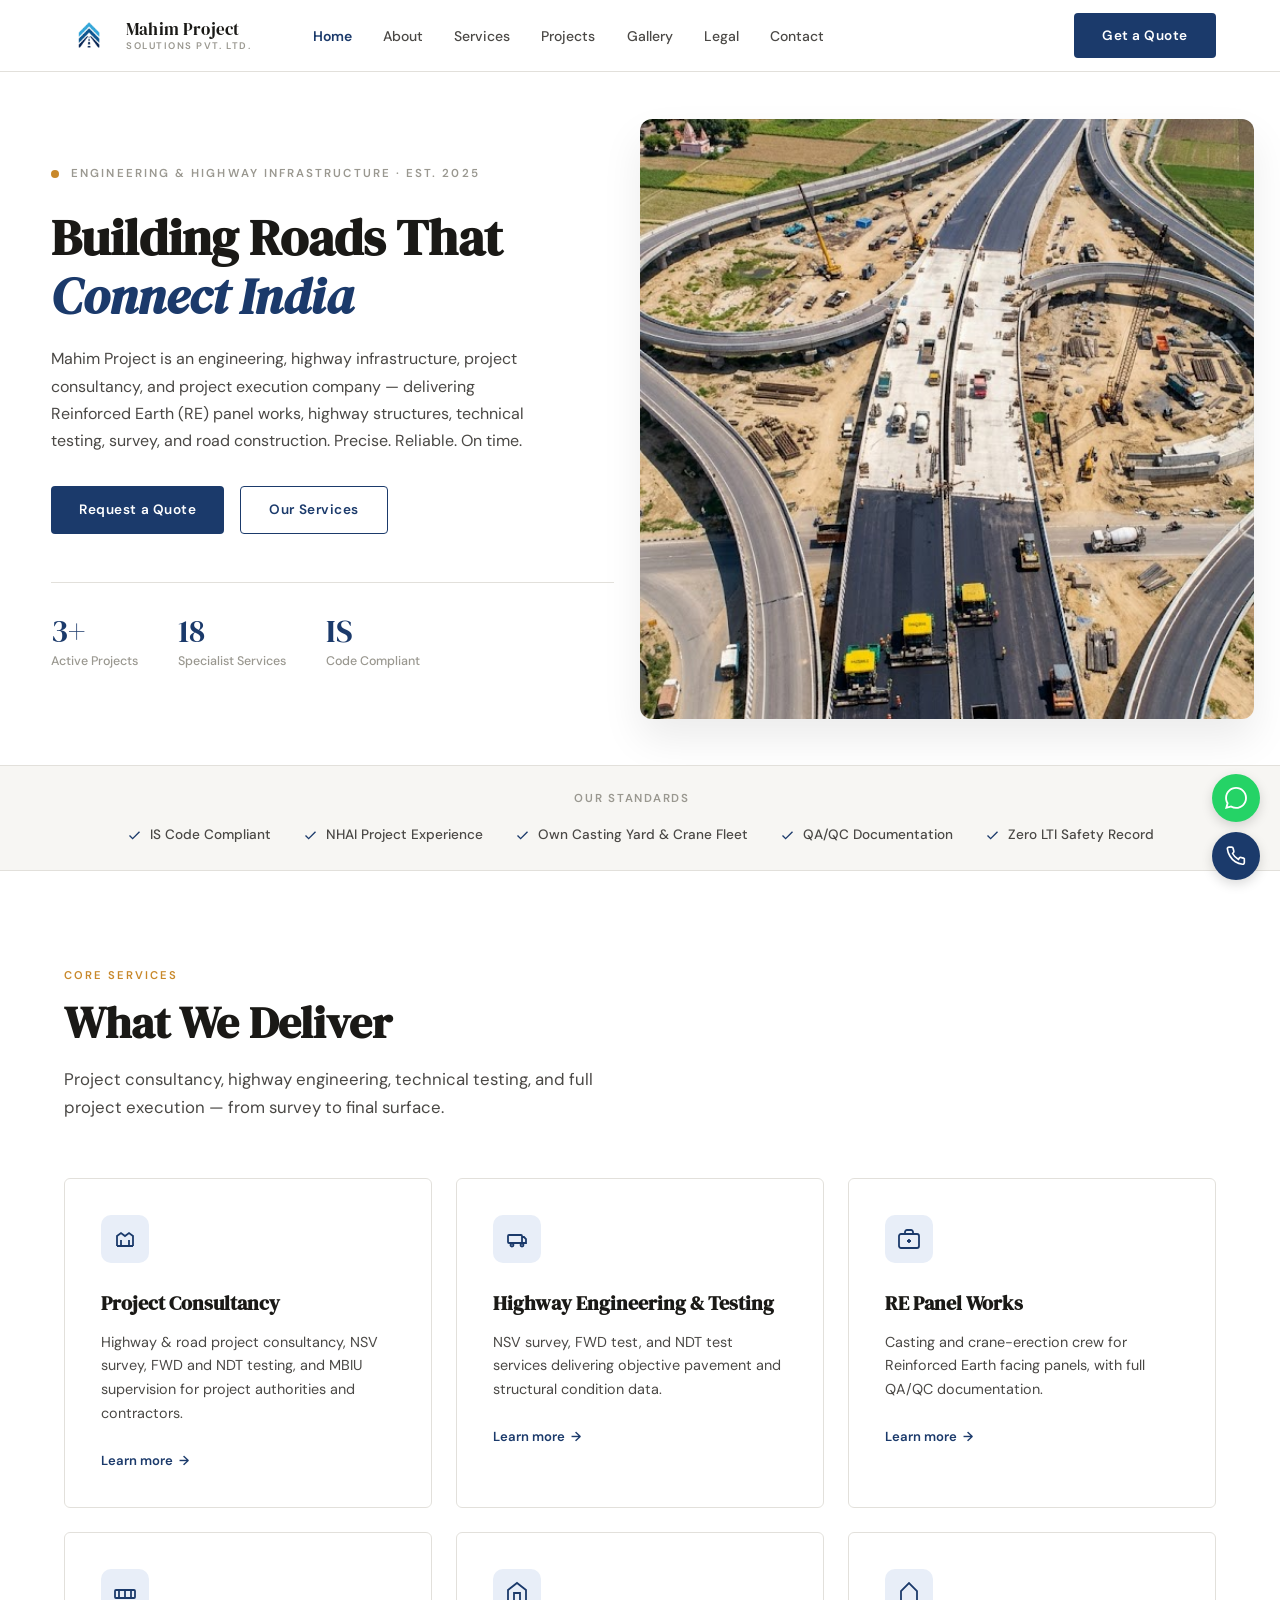
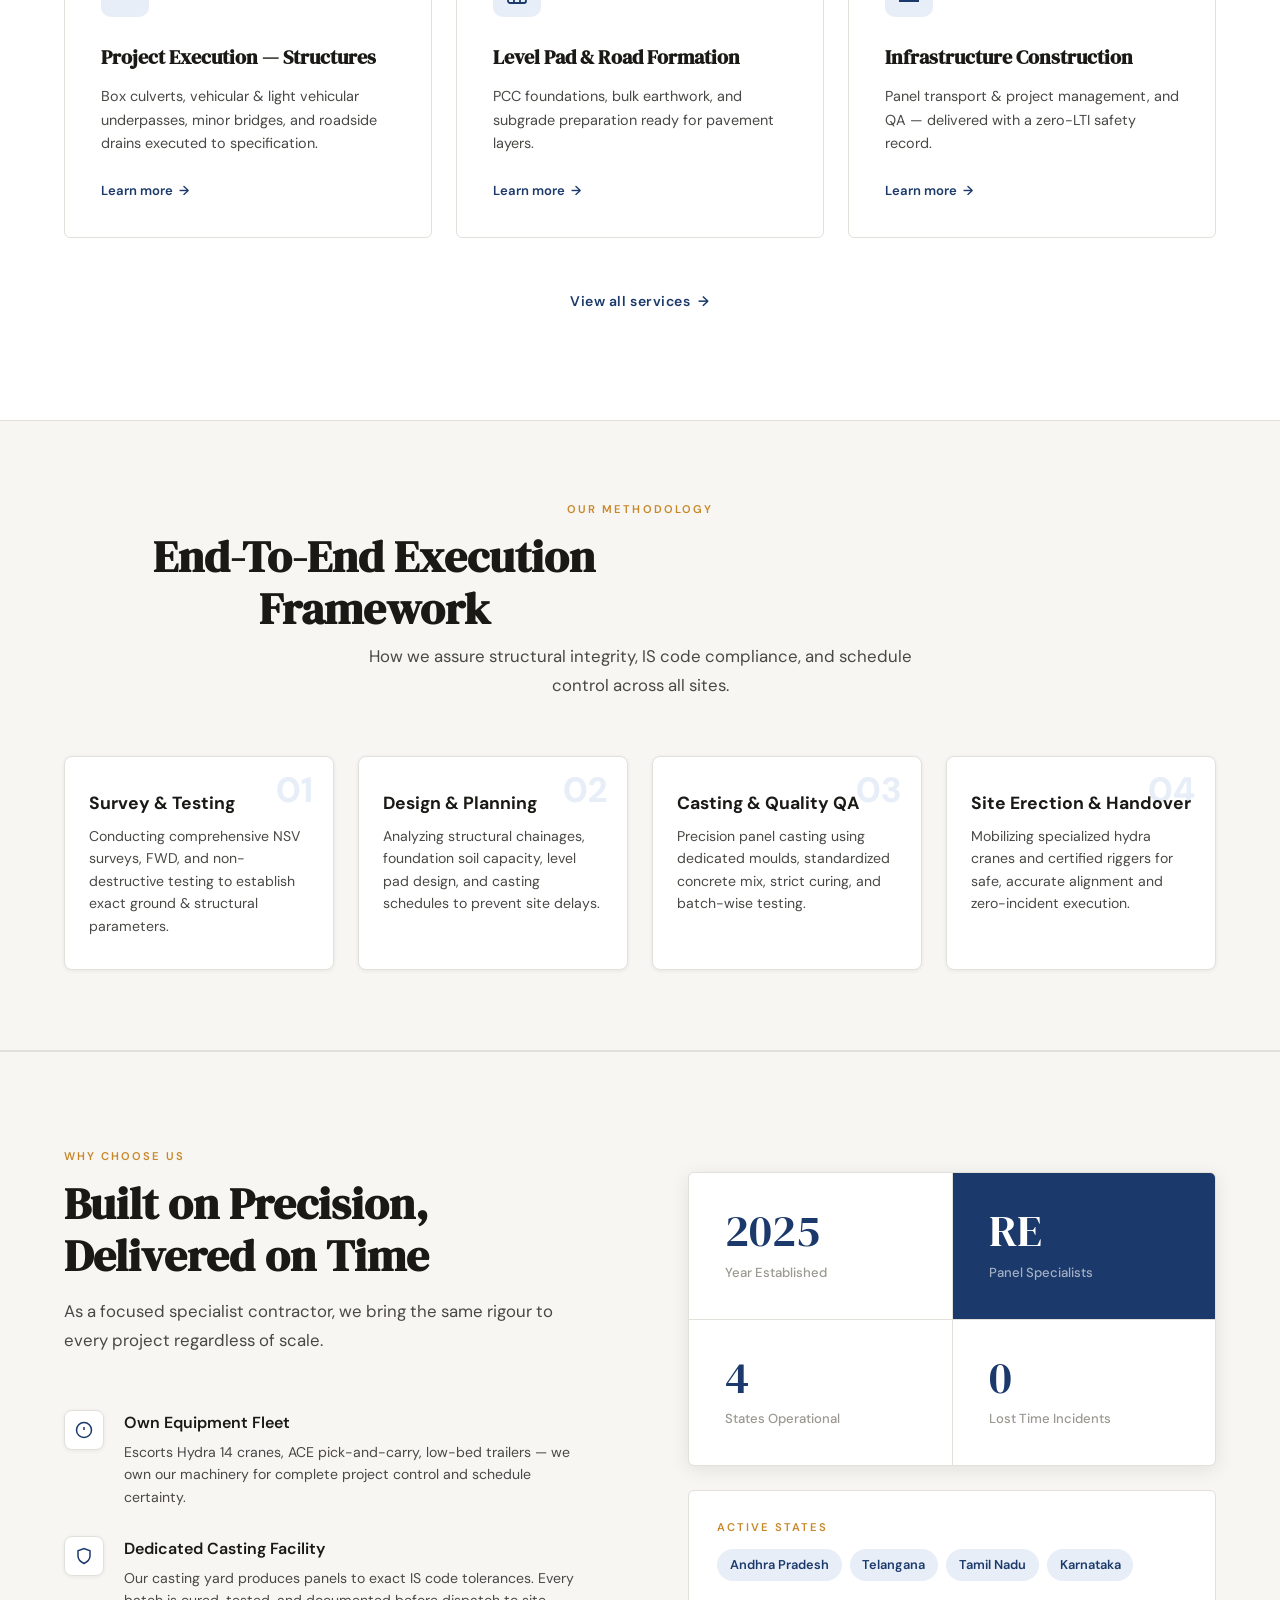
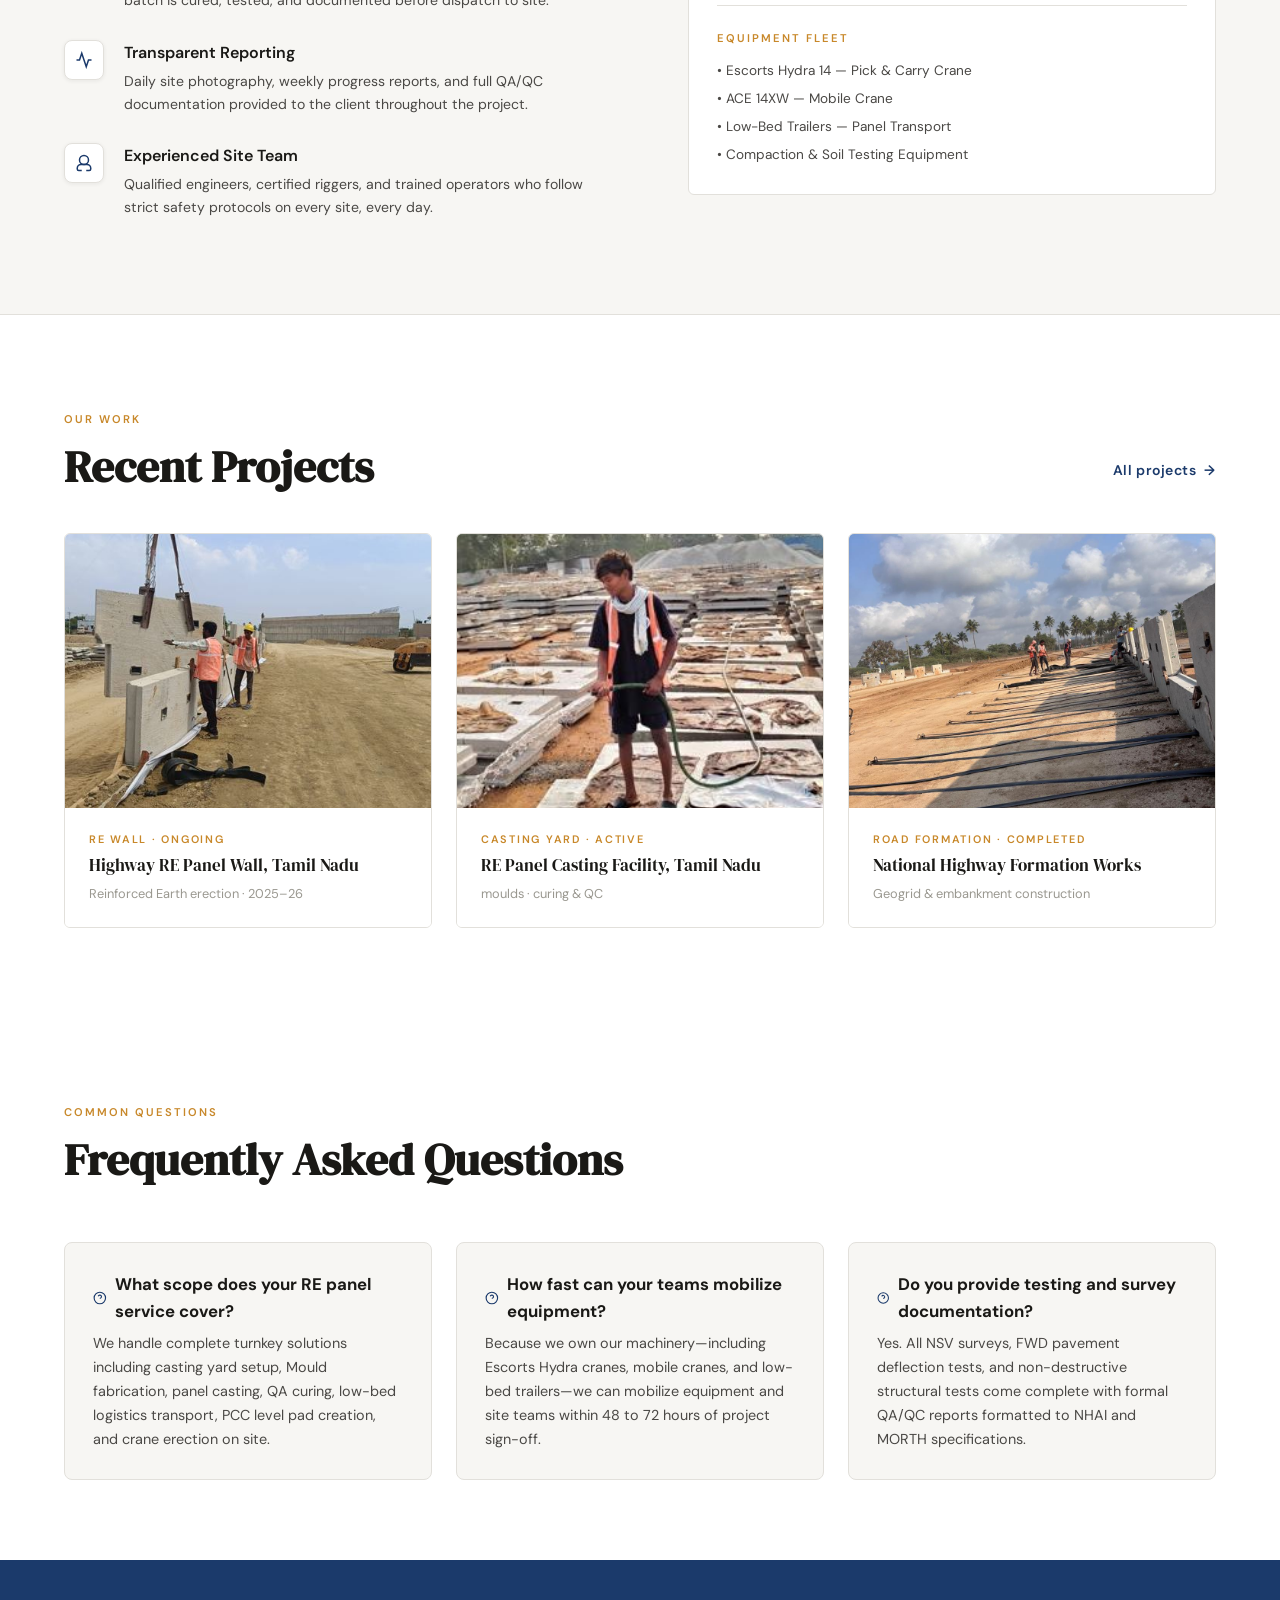
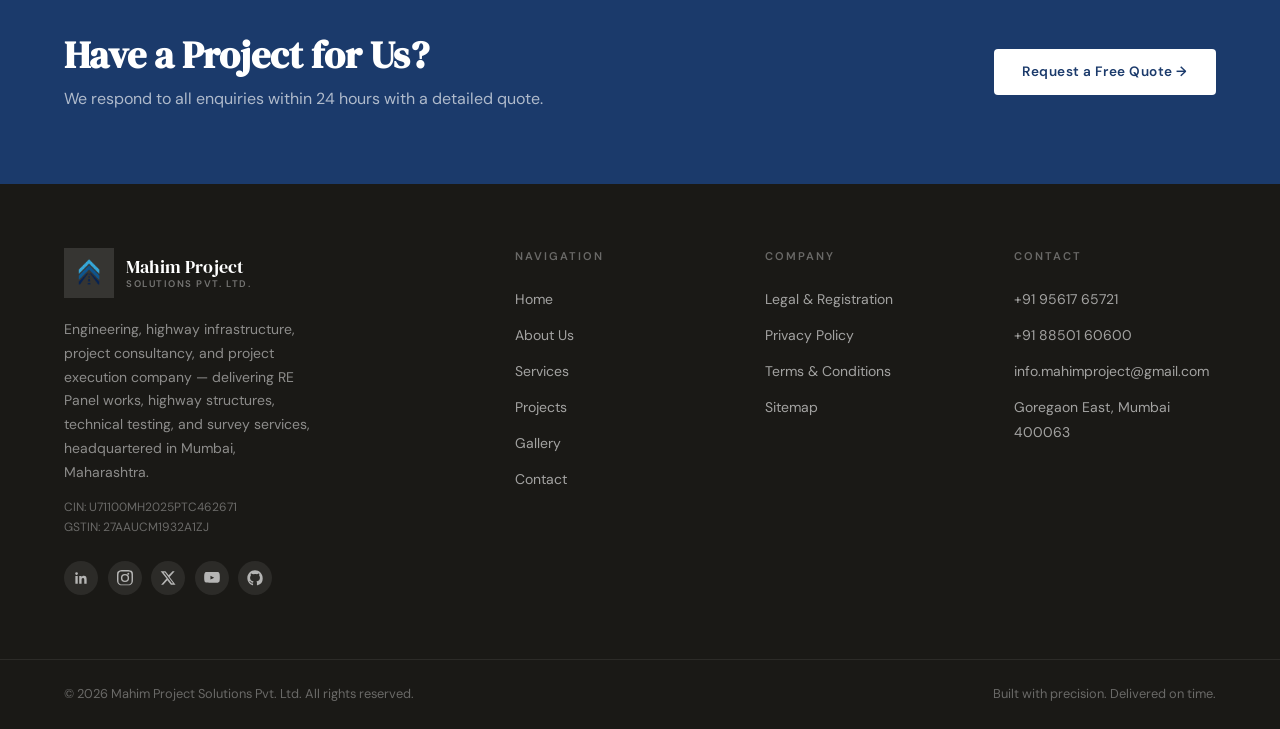
==== commit 9a21fc03: "Updated images and delted some iamges" ====
--- a/index.html
+++ b/index.html
@@ -42,7 +42,7 @@
     "email": "info.mahimproject@gmail.com",
     "areaServed": ["Maharashtra", "Andhra Pradesh", "Telangana", "Tamil Nadu", "Karnataka"],
     "sameAs": [
-      "https://www.linkedin.com/company/mahim-project-solutions",
+      "https://www.linkedin.com/in/mahim-project-solutions-private-limited-03779a426/",
       "https://www.instagram.com/mahimproject",
       "https://www.facebook.com/mahimprojectsolutions"
     ],
@@ -296,7 +296,7 @@
           </svg>
         </div>
         <h3>RE Panel Works</h3>
-        <p>In-house casting yard and crane-erection crew for Reinforced Earth facing panels, with full QA/QC documentation.</p>
+        <p>Casting and crane-erection crew for Reinforced Earth facing panels, with full QA/QC documentation.</p>
         <span class="tile-link">Learn more <span class="arrow">→</span></span>
       </a>
       <a href="services.html#service-14" class="service-tile anim anim-d1">
@@ -316,7 +316,7 @@
           </svg>
         </div>
         <h3>Level Pad &amp; Road Formation</h3>
-        <p>PCC level pad foundations, bulk earthwork, and subgrade preparation ready for pavement layers.</p>
+        <p>PCC foundations, bulk earthwork, and subgrade preparation ready for pavement layers.</p>
         <span class="tile-link">Learn more <span class="arrow">→</span></span>
       </a>
       <a href="services.html" class="service-tile anim anim-d3">
@@ -326,7 +326,7 @@
           </svg>
         </div>
         <h3>Infrastructure Construction</h3>
-        <p>Panel transport &amp; logistics, project management, and QA &mdash; delivered with a zero-LTI safety record.</p>
+        <p>Panel transport &amp; project management, and QA &mdash; delivered with a zero-LTI safety record.</p>
         <span class="tile-link">Learn more <span class="arrow">→</span></span>
       </a>
     </div>
@@ -482,7 +482,7 @@
         <div class="project-thumb-img"><img src="assests/images/gallery/thumbs/21.jpeg" alt="RE panel wall erection on a highway corridor" class="object-cover" style="width:100%;height:100%;"></div>
         <div class="project-thumb-info">
           <div class="project-thumb-type">RE Wall &middot; Ongoing</div>
-          <div class="project-thumb-title">Highway RE Panel Wall, Andhra Pradesh</div>
+          <div class="project-thumb-title">Highway RE Panel Wall, Tamil Nadu</div>
           <div class="project-thumb-meta">Reinforced Earth erection &middot; 2025&ndash;26</div>
         </div>
       </div>
@@ -490,15 +490,15 @@
         <div class="project-thumb-img"><img src="assests/images/gallery/thumbs/18.jpeg" alt="Casting yard with cured RE panels being cured" class="object-cover" style="width:100%;height:100%;"></div>
         <div class="project-thumb-info">
           <div class="project-thumb-type">Casting Yard &middot; Active</div>
-          <div class="project-thumb-title">RE Panel Casting Facility, Telangana</div>
-          <div class="project-thumb-meta">In-house moulds &middot; curing &amp; QC</div>
+          <div class="project-thumb-title">RE Panel Casting Facility, Tamil Nadu</div>
+          <div class="project-thumb-meta">moulds &middot; curing &amp; QC</div>
         </div>
       </div>
       <div class="project-thumb-card anim anim-d3">
         <div class="project-thumb-img"><img src="assests/images/gallery/thumbs/15.jpeg" alt="Road formation works with geogrid laid on subgrade" class="object-cover" style="width:100%;height:100%;"></div>
         <div class="project-thumb-info">
           <div class="project-thumb-type">Road Formation &middot; Completed</div>
-          <div class="project-thumb-title">State Highway Formation Works</div>
+          <div class="project-thumb-title">National Highway Formation Works</div>
           <div class="project-thumb-meta">Geogrid &amp; embankment construction</div>
         </div>
       </div>
@@ -576,12 +576,11 @@
       <p>Engineering, highway infrastructure, project consultancy, and project execution company &mdash; delivering RE Panel works, highway structures, technical testing, and survey services, headquartered in Mumbai, Maharashtra.</p>
       <p style="margin-top:0.75rem;font-size:0.75rem;color:rgba(255,255,255,0.35);">CIN: U71100MH2025PTC462671<br>GSTIN: 27AAUCM1932A1ZJ</p>
       <div class="social-links" style="margin-top:1.5rem;">
-        <a href="https://www.linkedin.com/company/mahim-project-solutions" target="_blank" rel="noopener" aria-label="LinkedIn" title="LinkedIn"><svg viewBox="0 0 24 24" fill="currentColor"><path d="M20.45 20.45h-3.56v-5.57c0-1.33-.02-3.04-1.85-3.04-1.86 0-2.15 1.45-2.15 2.94v5.67H9.34V9h3.41v1.56h.05c.48-.9 1.64-1.85 3.38-1.85 3.6 0 4.27 2.37 4.27 5.46v6.28zM5.34 7.43a2.06 2.06 0 1 1 0-4.12 2.06 2.06 0 0 1 0 4.12zM7.12 20.45H3.56V9h3.56v11.45z"/></svg></a>
+        <a href="https://www.linkedin.com/in/mahim-project-solutions-private-limited-03779a426/" target="_blank" rel="noopener" aria-label="LinkedIn" title="LinkedIn"><svg viewBox="0 0 24 24" fill="currentColor"><path d="M20.45 20.45h-3.56v-5.57c0-1.33-.02-3.04-1.85-3.04-1.86 0-2.15 1.45-2.15 2.94v5.67H9.34V9h3.41v1.56h.05c.48-.9 1.64-1.85 3.38-1.85 3.6 0 4.27 2.37 4.27 5.46v6.28zM5.34 7.43a2.06 2.06 0 1 1 0-4.12 2.06 2.06 0 0 1 0 4.12zM7.12 20.45H3.56V9h3.56v11.45z"/></svg></a>
         <a href="https://www.instagram.com/mahimproject" target="_blank" rel="noopener" aria-label="Instagram" title="Instagram"><svg viewBox="0 0 24 24" fill="currentColor"><path d="M12 2.16c3.2 0 3.58.01 4.85.07 1.17.05 1.8.25 2.23.41.55.22.95.47 1.37.89.42.42.67.82.89 1.37.16.42.36 1.06.41 2.23.06 1.27.07 1.65.07 4.85s-.01 3.58-.07 4.85c-.05 1.17-.25 1.8-.41 2.23-.22.55-.47.95-.89 1.37-.42.42-.82.67-1.37.89-.42.16-1.06.36-2.23.41-1.27.06-1.65.07-4.85.07s-3.58-.01-4.85-.07c-1.17-.05-1.8-.25-2.23-.41-.55-.22-.95-.47-1.37-.89-.42-.42-.67-.82-.89-1.37-.16-.42-.36-1.06-.41-2.23-.06-1.27-.07-1.65-.07-4.85s.01-3.58.07-4.85c.05-1.17.25-1.8.41-2.23.22-.55.47-.95.89-1.37.42-.42.82-.67 1.37-.89.42-.16-1.06-.36 2.23-.41 1.27-.06 1.65-.07 4.85-.07zM12 0C8.74 0 8.33.01 7.05.07c-1.28.06-2.15.26-2.91.56-.79.31-1.46.72-2.13 1.39A5.9 5.9 0 0 0 .62 3.14c-.3.76-.5 1.63-.56 2.91C0 7.33 0 7.74 0 11s.01 3.67.06 4.95c.06 1.28.26 2.15.56 2.91.31.79.72 1.46 1.39 2.13.67.67 1.34 1.08 2.13 1.39.76.3 1.63.5 2.91.56C8.33 22.99 8.74 23 12 23s3.67-.01 4.95-.06c1.28-.06 2.15-.26 2.91-.56.79-.31 1.46-.72 2.13-1.39.67-.67 1.08-1.34 1.39-2.13.3-.76.5-1.63.56-2.91.05-1.28.06-1.69.06-4.95s-.01-3.67-.06-4.95c-.06-1.28-.26-2.15-.56-2.91a5.9 5.9 0 0 0-1.39-2.13A5.9 5.9 0 0 0 19.86.63c-.76-.3-1.63-.5-2.91-.56C15.67.01 15.26 0 12 0zm0 5.84A6.16 6.16 0 1 0 12 18.16 6.16 6.16 0 0 0 12 5.84zm0 10.16a4 4 0 1 1 0-8 4 4 0 0 1 0 8zm6.41-10.41a1.44 1.44 0 1 1-2.88 0 1.44 1.44 0 0 1 2.88 0z"/></svg></a>
-        <a href="https://www.facebook.com/mahimprojectsolutions" target="_blank" rel="noopener" aria-label="Facebook" title="Facebook"><svg viewBox="0 0 24 24" fill="currentColor"><path d="M22 12a10 10 0 1 0-11.56 9.88v-6.99H7.9V12h2.54V9.8c0-2.5 1.49-3.89 3.77-3.89 1.09 0 2.24.2 2.24.2v2.46h-1.26c-1.24 0-1.63.77-1.63 1.56V12h2.78l-.44 2.89h-2.34v6.99A10 10 0 0 0 22 12z"/></svg></a>
-        <a href="https://twitter.com/mahimprojectsol" target="_blank" rel="noopener" aria-label="X (Twitter)" title="X (Twitter)"><svg viewBox="0 0 24 24" fill="currentColor"><path d="M18.9 2H22l-7.6 8.68L23.3 22h-6.9l-5.4-6.6L4.8 22H1.7l8.1-9.28L1 2h7.1l4.9 6.03L18.9 2zm-1.2 18h1.9L7.4 3.9H5.4L17.7 20z"/></svg></a>
-        <a href="https://www.youtube.com/@trickfirst7740" target="_blank" rel="noopener" aria-label="YouTube" title="YouTube"><svg viewBox="0 0 24 24" fill="currentColor"><path d="M23.5 6.5s-.23-1.64-.94-2.36c-.9-.94-1.9-.95-2.36-1C16.9 3 12 3 12 3h-.01s-4.89 0-8.19.14c-.46.05-1.46.06-2.36 1C.73 4.86.5 6.5.5 6.5S.27 8.4.27 10.3v1.4c0 1.9.23 3.8.23 3.8s.23 1.64.94 2.36c.9.94 2.08.91 2.6 1.01C6 19.1 12 19.15 12 19.15s4.9-.01 8.2-.15c.46-.05 1.46-.06 2.36-1 .71-.72.94-2.36.94-2.36s.23-1.9.23-3.8v-1.4c0-1.9-.23-3.8-.23-3.8zM9.7 14.3V8.7l5.6 2.8-5.6 2.8z"/></svg></a>
-        <a href="https://github.com/mahim-project-solutions" target="_blank" rel="noopener" aria-label="GitHub" title="GitHub"><svg viewBox="0 0 24 24" fill="currentColor"><path d="M12 .5C5.65.5.5 5.65.5 12c0 5.08 3.29 9.39 7.86 10.91.57.1.78-.25.78-.55 0-.27-.01-1.16-.02-2.11-3.2.7-3.88-1.36-3.88-1.36-.52-1.34-1.28-1.7-1.28-1.7-1.04-.72.08-.7.08-.7 1.16.08 1.77 1.19 1.77 1.19 1.03 1.77 2.7 1.26 3.36.96.1-.75.4-1.26.73-1.55-2.56-.29-5.25-1.28-5.25-5.7 0-1.26.45-2.29 1.19-3.09-.12-.29-.52-1.47.11-3.06 0 0 .97-.31 3.18 1.18a11.1 11.1 0 0 1 2.9-.39c.98 0 1.97.13 2.9.39 2.2-1.49 3.17-1.18 3.17-1.18.63 1.59.23 2.77.11 3.06.74.8 1.19 1.83 1.19 3.09 0 4.43-2.7 5.41-5.27 5.69.42.36.78 1.07.78 2.16 0 1.56-.01 2.82-.01 3.2 0 .3.2.66.79.55A10.52 10.52 0 0 0 23.5 12c0-6.35-5.15-11.5-11.5-11.5z"/></svg></a>
+        <a href="https://x.com/mahimproject" target="_blank" rel="noopener" aria-label="X (Twitter)" title="X (Twitter)"><svg viewBox="0 0 24 24" fill="currentColor"><path d="M18.9 2H22l-7.6 8.68L23.3 22h-6.9l-5.4-6.6L4.8 22H1.7l8.1-9.28L1 2h7.1l4.9 6.03L18.9 2zm-1.2 18h1.9L7.4 3.9H5.4L17.7 20z"/></svg></a>
+        <a href="https://www.youtube.com/@SheikhMustkeem-s6u" target="_blank" rel="noopener" aria-label="YouTube" title="YouTube"><svg viewBox="0 0 24 24" fill="currentColor"><path d="M23.5 6.5s-.23-1.64-.94-2.36c-.9-.94-1.9-.95-2.36-1C16.9 3 12 3 12 3h-.01s-4.89 0-8.19.14c-.46.05-1.46.06-2.36 1C.73 4.86.5 6.5.5 6.5S.27 8.4.27 10.3v1.4c0 1.9.23 3.8.23 3.8s.23 1.64.94 2.36c.9.94 2.08.91 2.6 1.01C6 19.1 12 19.15 12 19.15s4.9-.01 8.2-.15c.46-.05 1.46-.06 2.36-1 .71-.72.94-2.36.94-2.36s.23-1.9.23-3.8v-1.4c0-1.9-.23-3.8-.23-3.8zM9.7 14.3V8.7l5.6 2.8-5.6 2.8z"/></svg></a>
+        <a href="https://github.com/mahimproject" target="_blank" rel="noopener" aria-label="GitHub" title="GitHub"><svg viewBox="0 0 24 24" fill="currentColor"><path d="M12 .5C5.65.5.5 5.65.5 12c0 5.08 3.29 9.39 7.86 10.91.57.1.78-.25.78-.55 0-.27-.01-1.16-.02-2.11-3.2.7-3.88-1.36-3.88-1.36-.52-1.34-1.28-1.7-1.28-1.7-1.04-.72.08-.7.08-.7 1.16.08 1.77 1.19 1.77 1.19 1.03 1.77 2.7 1.26 3.36.96.1-.75.4-1.26.73-1.55-2.56-.29-5.25-1.28-5.25-5.7 0-1.26.45-2.29 1.19-3.09-.12-.29-.52-1.47.11-3.06 0 0 .97-.31 3.18 1.18a11.1 11.1 0 0 1 2.9-.39c.98 0 1.97.13 2.9.39 2.2-1.49 3.17-1.18 3.17-1.18.63 1.59.23 2.77.11 3.06.74.8 1.19 1.83 1.19 3.09 0 4.43-2.7 5.41-5.27 5.69.42.36.78 1.07.78 2.16 0 1.56-.01 2.82-.01 3.2 0 .3.2.66.79.55A10.52 10.52 0 0 0 23.5 12c0-6.35-5.15-11.5-11.5-11.5z"/></svg></a>
       </div>
     </div>
     <div class="footer-col">
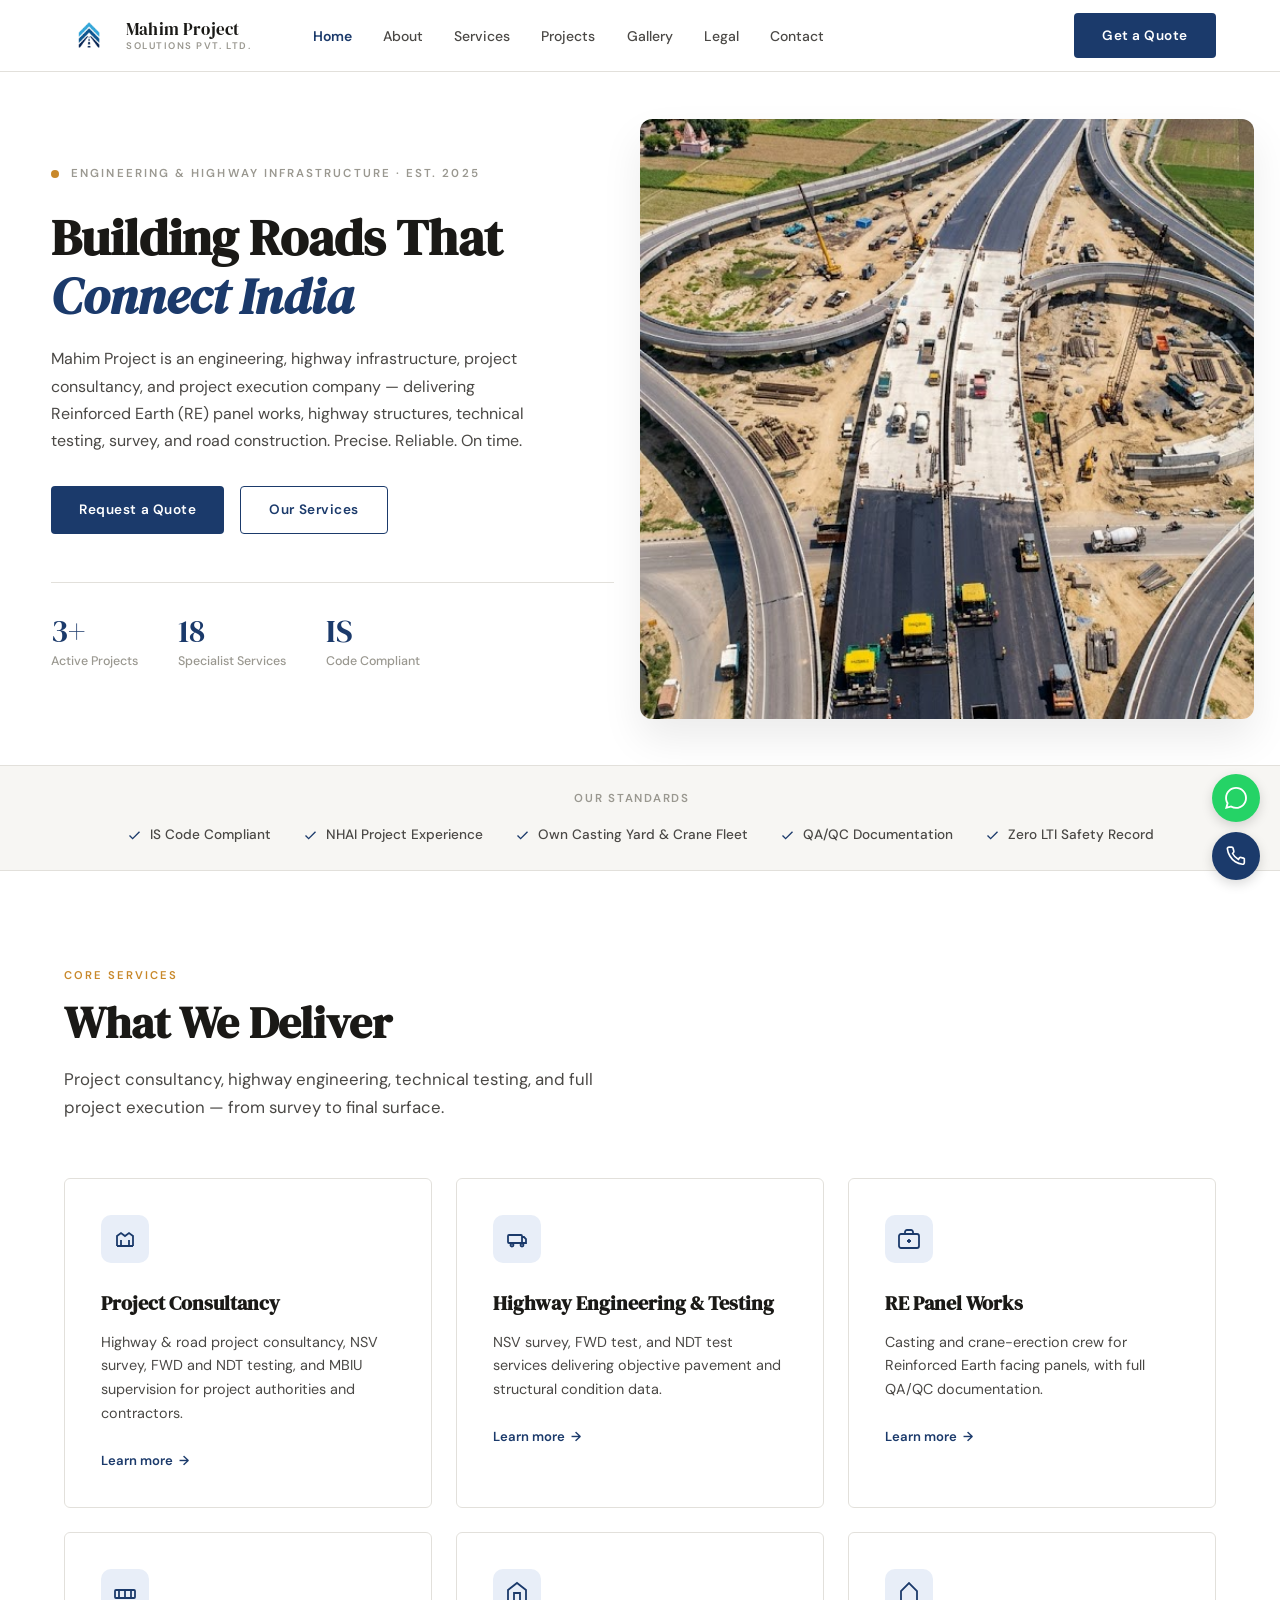
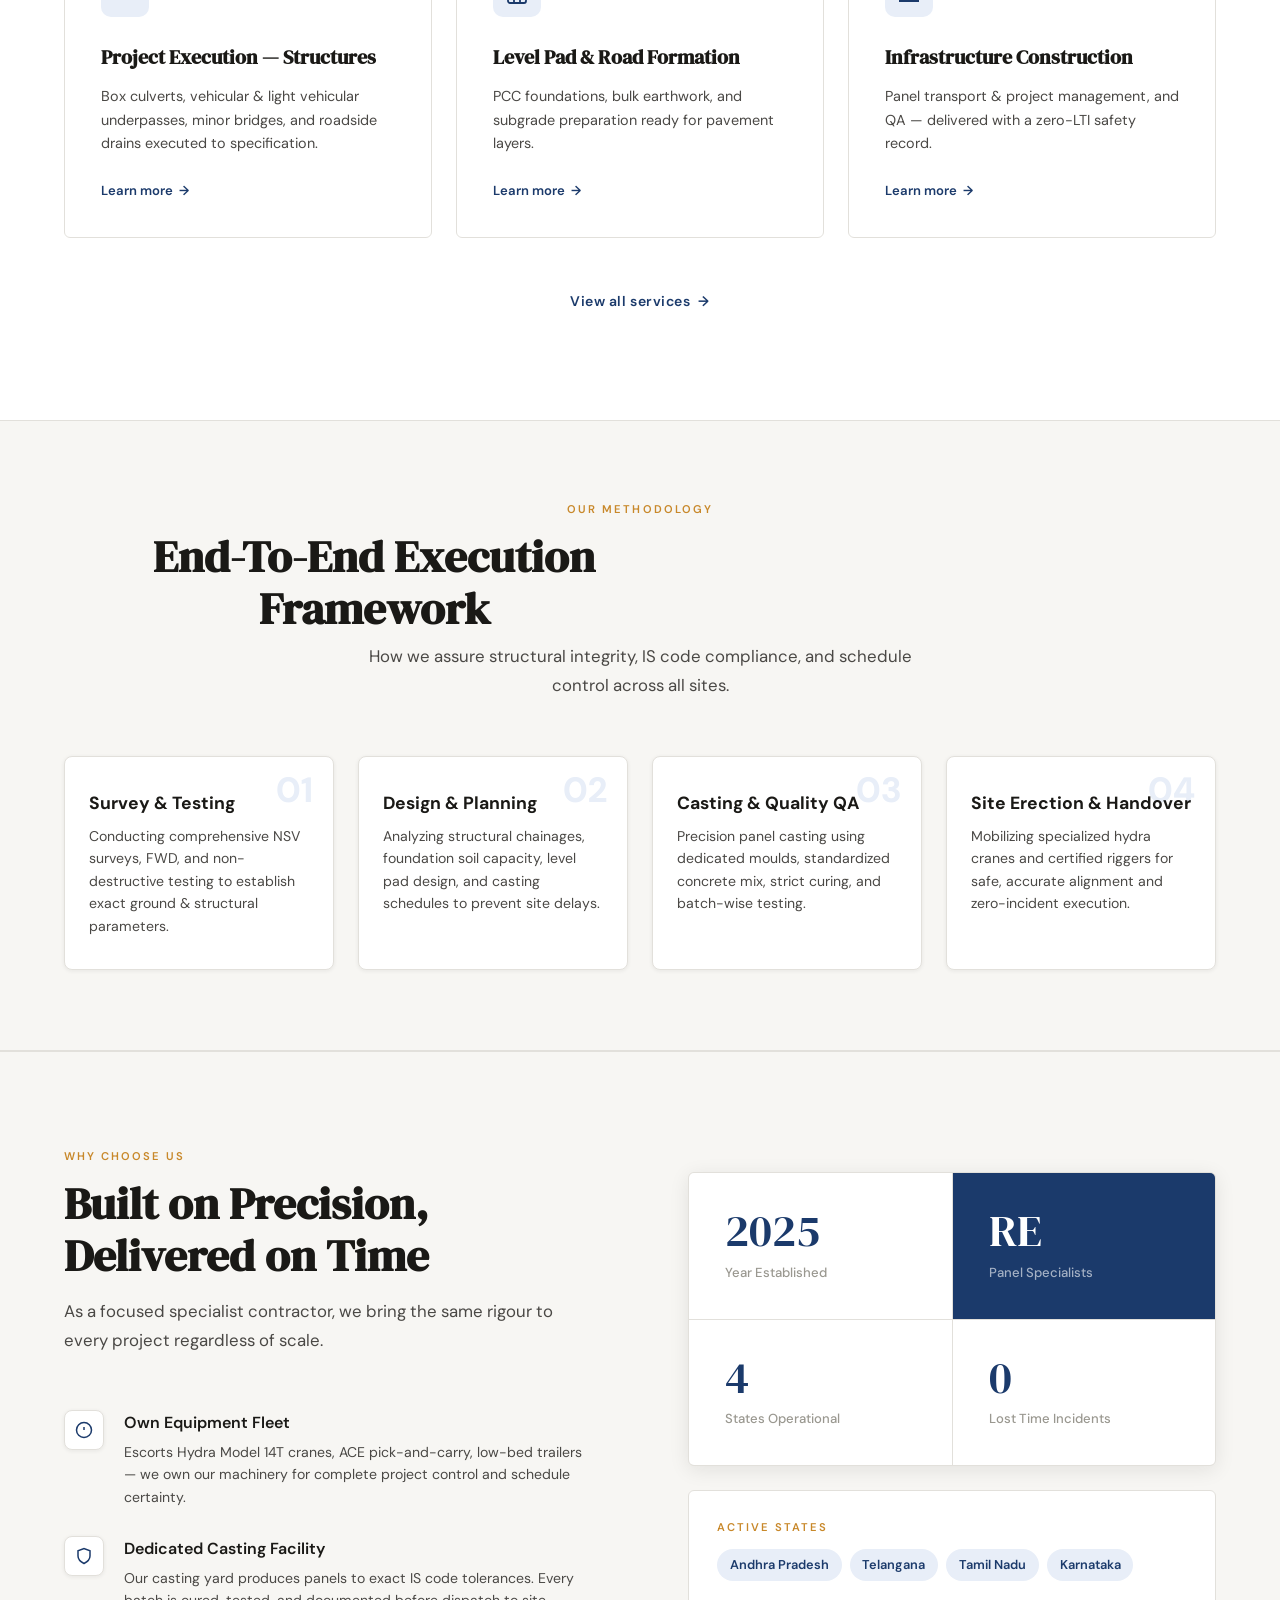
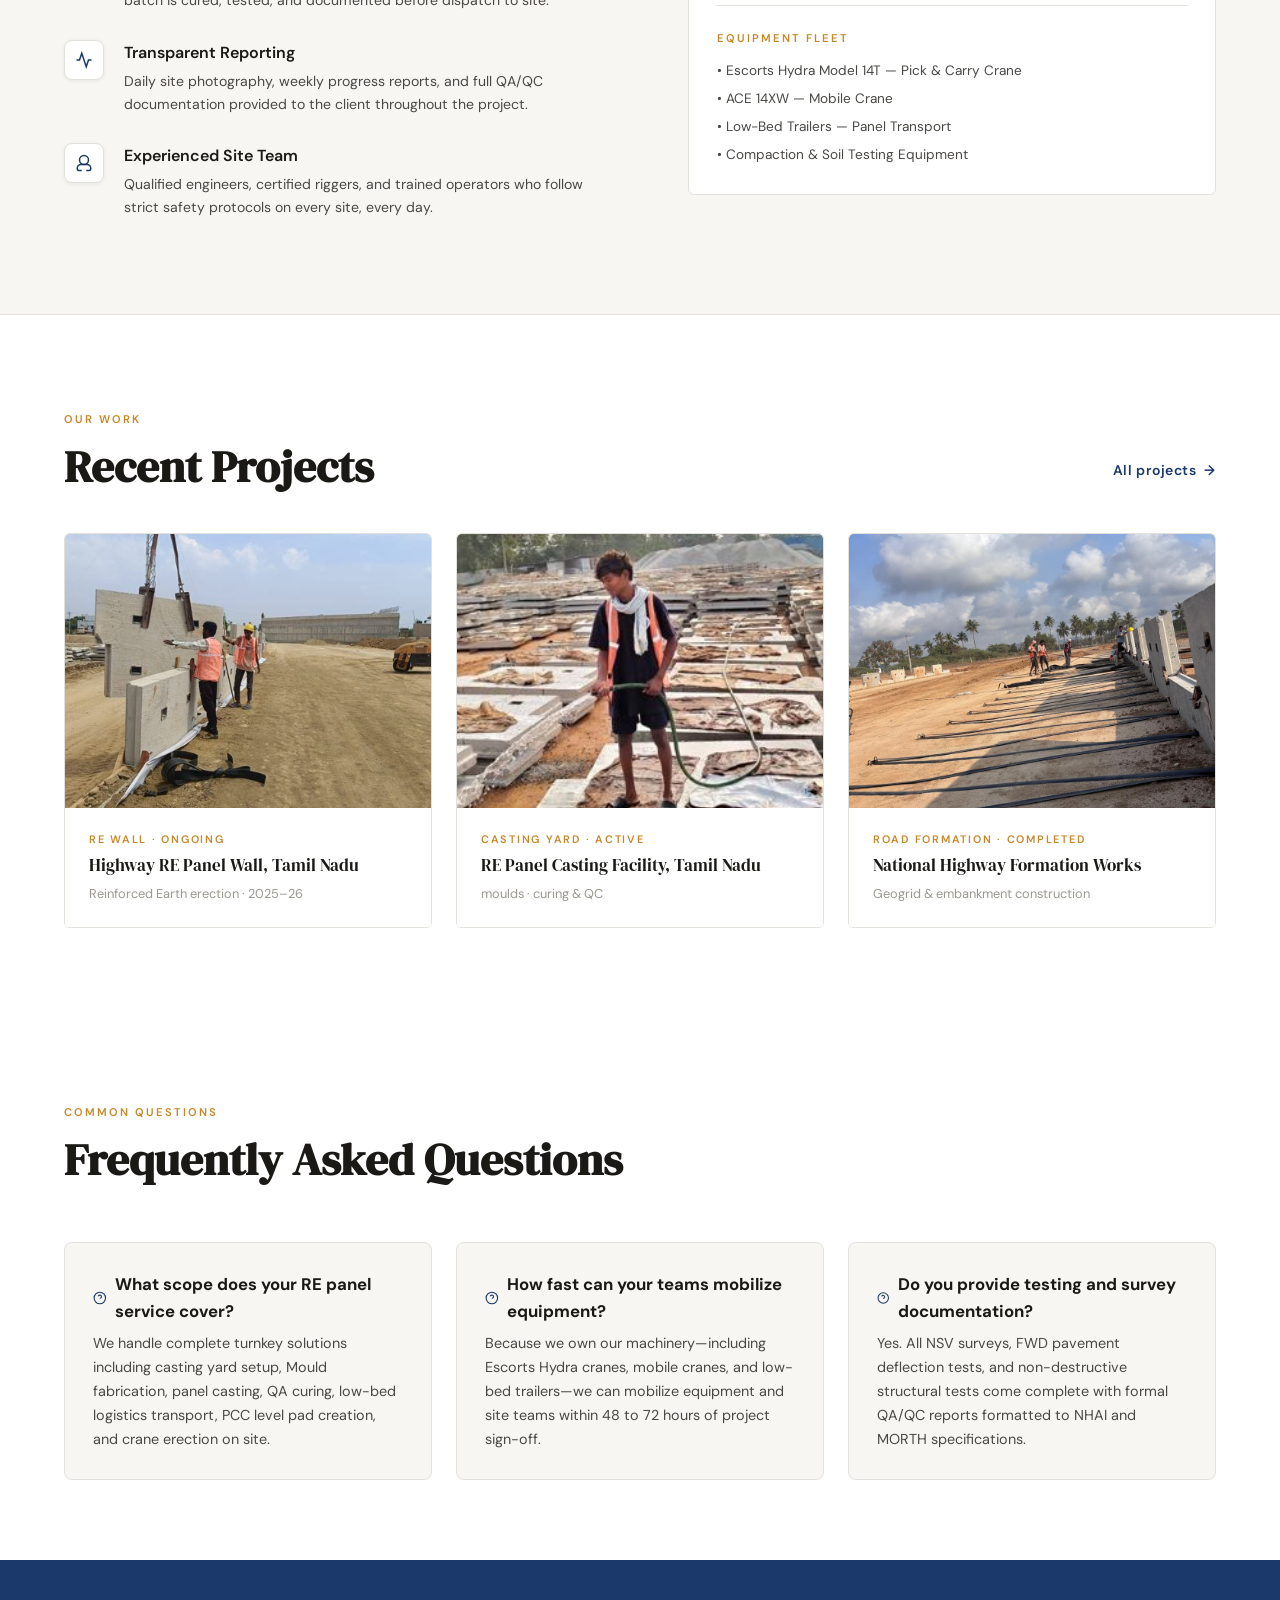
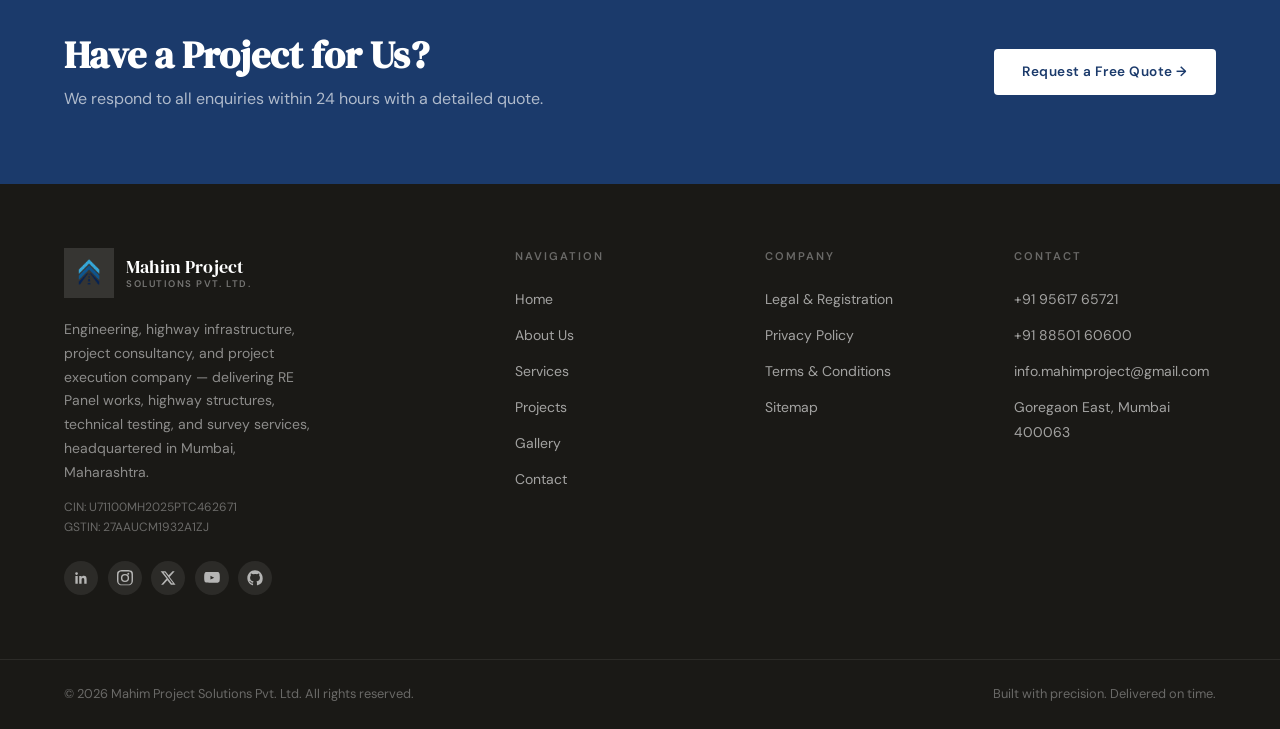
==== commit 854f4a08: "minor text changes" ====
--- a/index.html
+++ b/index.html
@@ -10,12 +10,12 @@
   <meta property="og:site_name" content="Mahim Project Solutions"/>
   <meta property="og:title" content="Mahim Project Solutions | Highway Engineering, Consultancy &amp; Project Execution"/>
   <meta property="og:description" content="Mahim Project Solutions Pvt. Ltd. — engineering, highway infrastructure, project consultancy, and project execution. RE Panel works, highway structures, technical testing, survey, and road construction. Mumbai-headquartered."/>
-  <meta property="og:url" content="https://www.mahimprojectsolutions.in/index.html"/>
-  <meta property="og:image" content="https://www.mahimprojectsolutions.in/assests/images/gallery/21.jpeg"/>
+  <meta property="og:url" content="https://www.mahimproject.com/index.html"/>
+  <meta property="og:image" content="https://www.mahimproject.com/assests/images/gallery/21.jpeg"/>
   <meta name="twitter:card" content="summary_large_image"/>
   <meta name="twitter:title" content="Mahim Project Solutions | Highway Engineering, Consultancy &amp; Project Execution"/>
   <meta name="twitter:description" content="Mahim Project Solutions Pvt. Ltd. — engineering, highway infrastructure, project consultancy, and project execution. RE Panel works, highway structures, technical testing, survey, and road construction. Mumbai-headquartered."/>
-  <meta name="twitter:image" content="https://www.mahimprojectsolutions.in/assests/images/gallery/21.jpeg"/>
+  <meta name="twitter:image" content="https://www.mahimproject.com/assests/images/gallery/21.jpeg"/>
   <link rel="icon" type="image/png" href="assests/images/logo/company_logo.png"/>
   <link rel="stylesheet" href="assests/css/style.css"/>
   <link rel="stylesheet" href="assests/css/pages.css"/>
@@ -27,8 +27,8 @@
     "@context": "https://schema.org",
     "@type": "GeneralContractor",
     "name": "Mahim Project Solutions Pvt. Ltd.",
-    "url": "https://www.mahimprojectsolutions.in/",
-    "logo": "https://www.mahimprojectsolutions.in/assests/images/logo/company_logo.png",
+    "url": "https://www.mahimproject.com/",
+    "logo": "https://www.mahimproject.com/assests/images/logo/company_logo.png",
     "description": "Engineering, highway infrastructure, project consultancy, and project execution company offering RE Panel works, highway structures, technical testing, survey, and road construction.",
     "address": {
       "@type": "PostalAddress",
@@ -388,7 +388,7 @@
           </div>
           <div class="why-point-body">
             <h4>Own Equipment Fleet</h4>
-            <p>Escorts Hydra 14 cranes, ACE pick-and-carry, low-bed trailers — we own our machinery for complete project control and schedule certainty.</p>
+            <p>Escorts Hydra Model 14T cranes, ACE pick-and-carry, low-bed trailers — we own our machinery for complete project control and schedule certainty.</p>
           </div>
         </div>
         <div class="why-point anim anim-d1">
@@ -456,7 +456,7 @@
         <div style="margin-top:1.5rem;padding-top:1.5rem;border-top:1px solid var(--border);">
           <span class="label" style="margin-bottom:0.75rem;display:block;">Equipment Fleet</span>
           <div style="display:flex;flex-direction:column;gap:0.4rem;">
-            <div style="font-size:0.85rem;color:var(--body);">• Escorts Hydra 14 — Pick &amp; Carry Crane</div>
+            <div style="font-size:0.85rem;color:var(--body);">• Escorts Hydra Model 14T — Pick &amp; Carry Crane</div>
             <div style="font-size:0.85rem;color:var(--body);">• ACE 14XW — Mobile Crane</div>
             <div style="font-size:0.85rem;color:var(--body);">• Low-Bed Trailers — Panel Transport</div>
             <div style="font-size:0.85rem;color:var(--body);">• Compaction &amp; Soil Testing Equipment</div>
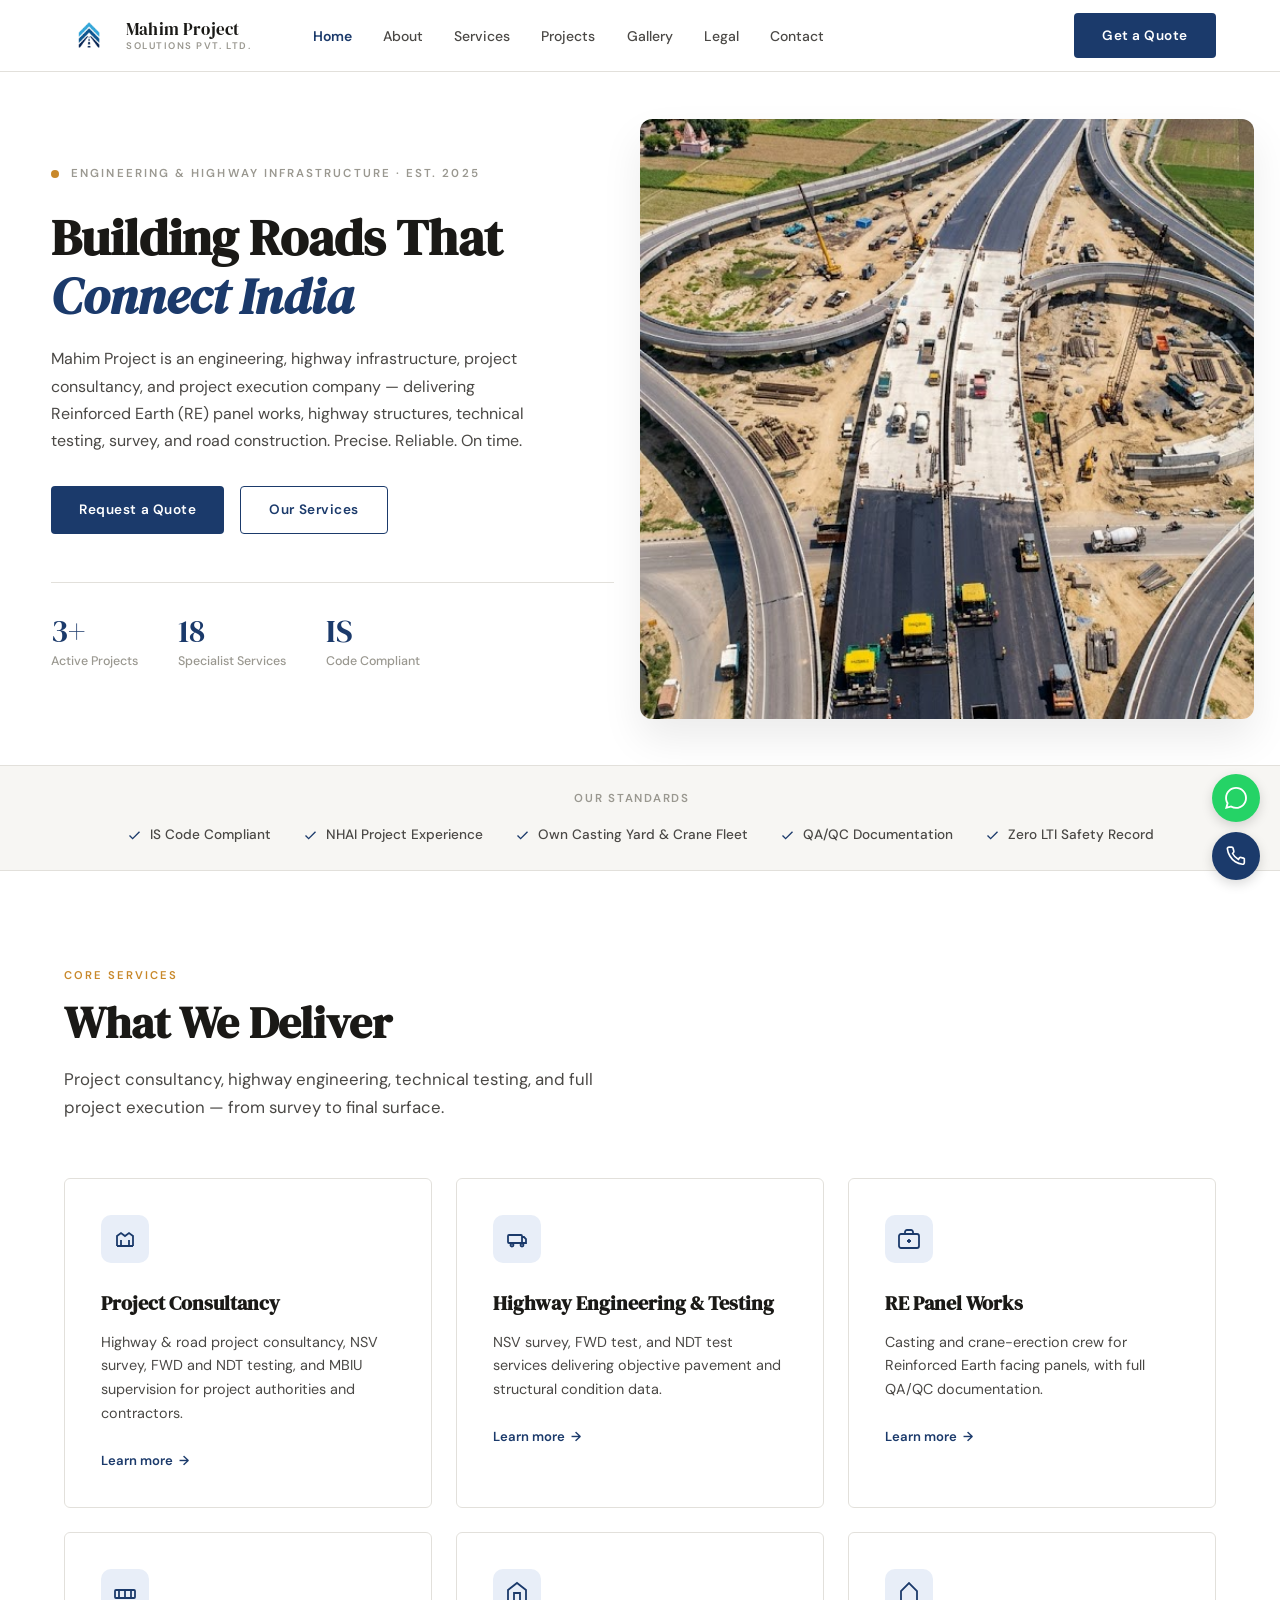
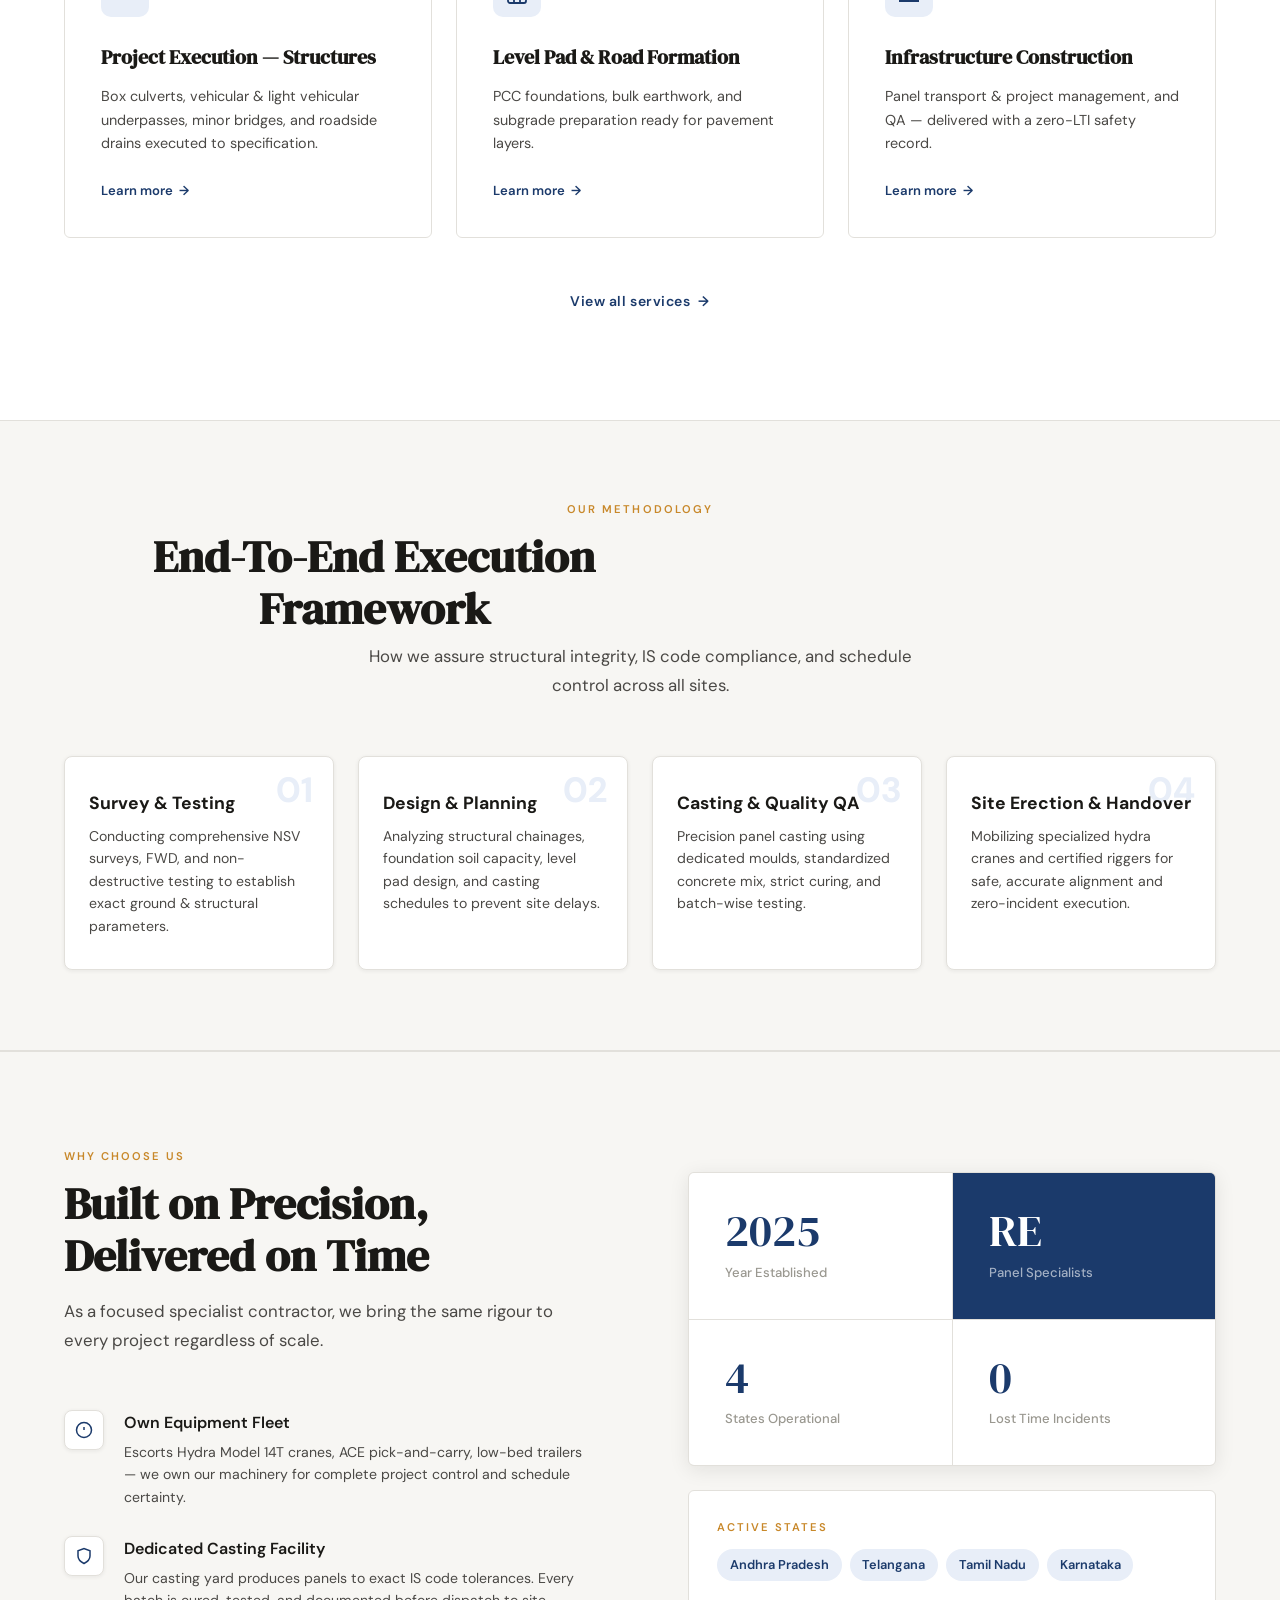
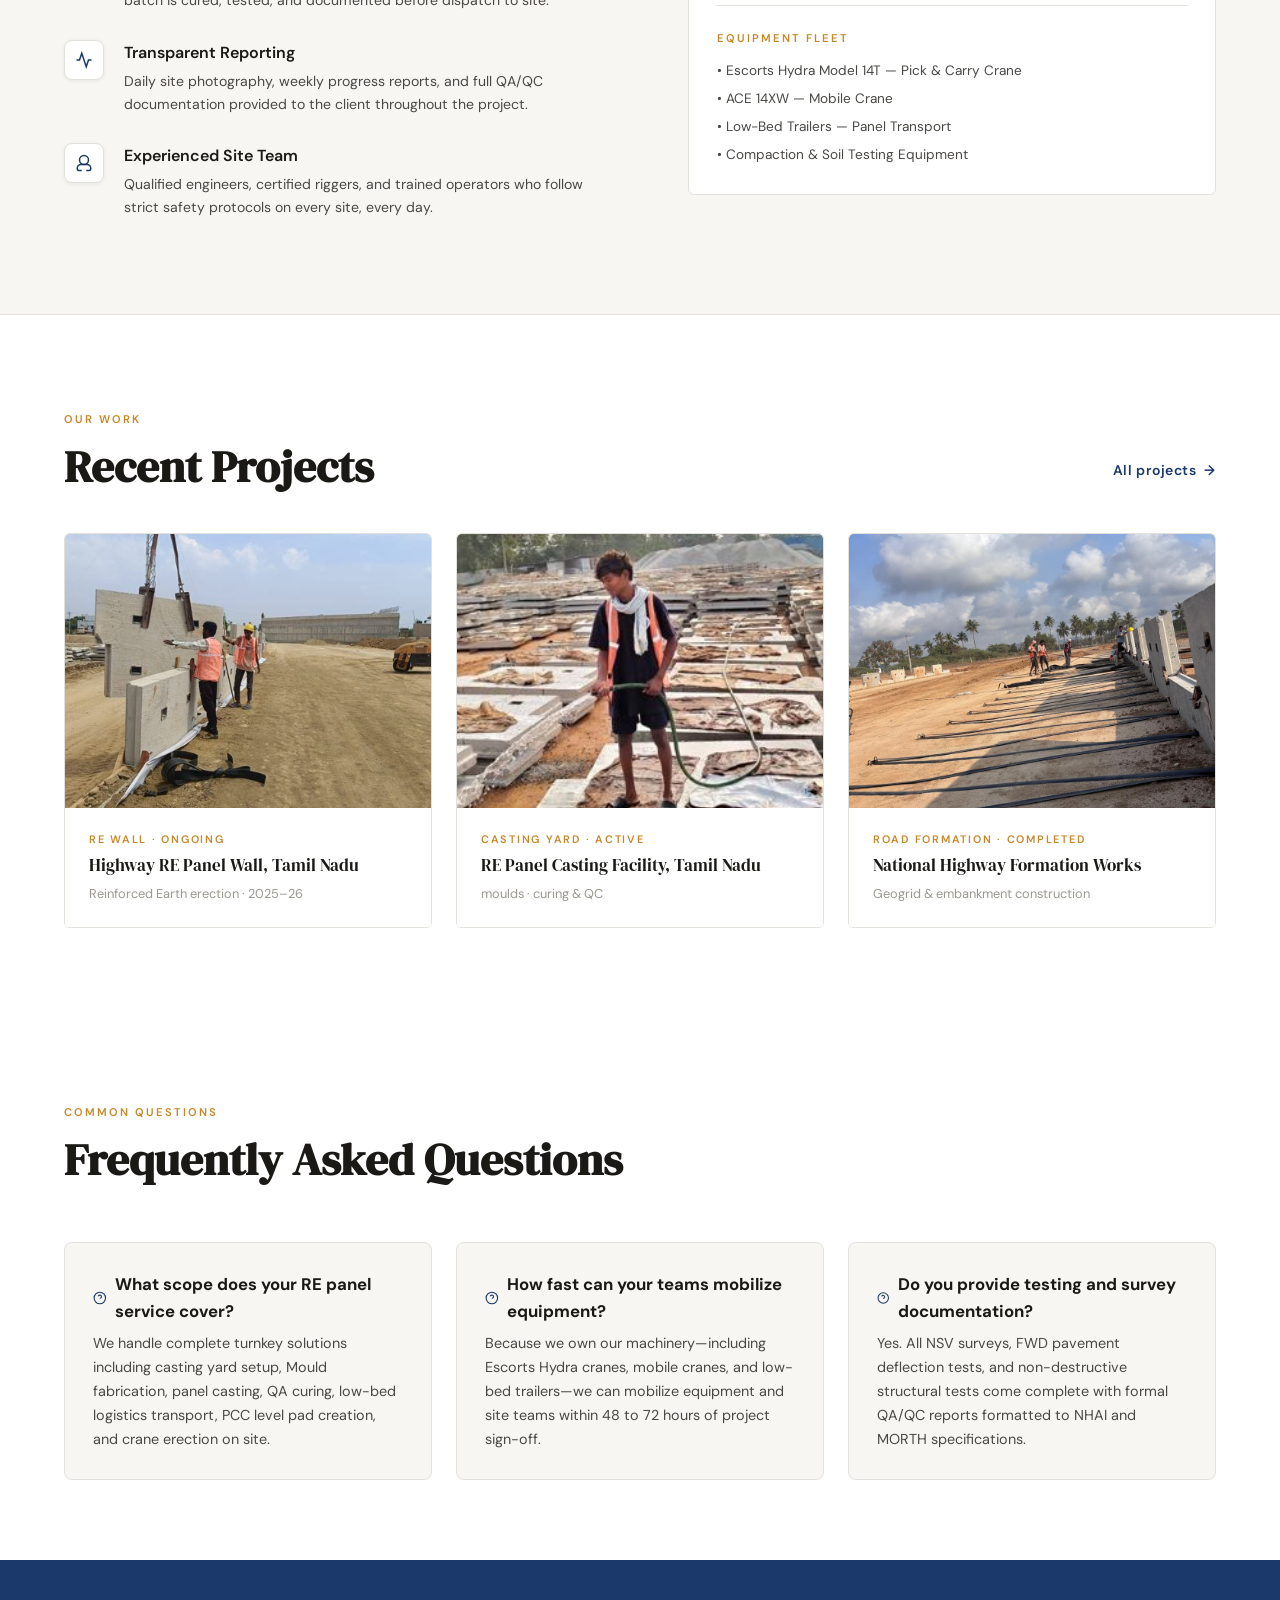
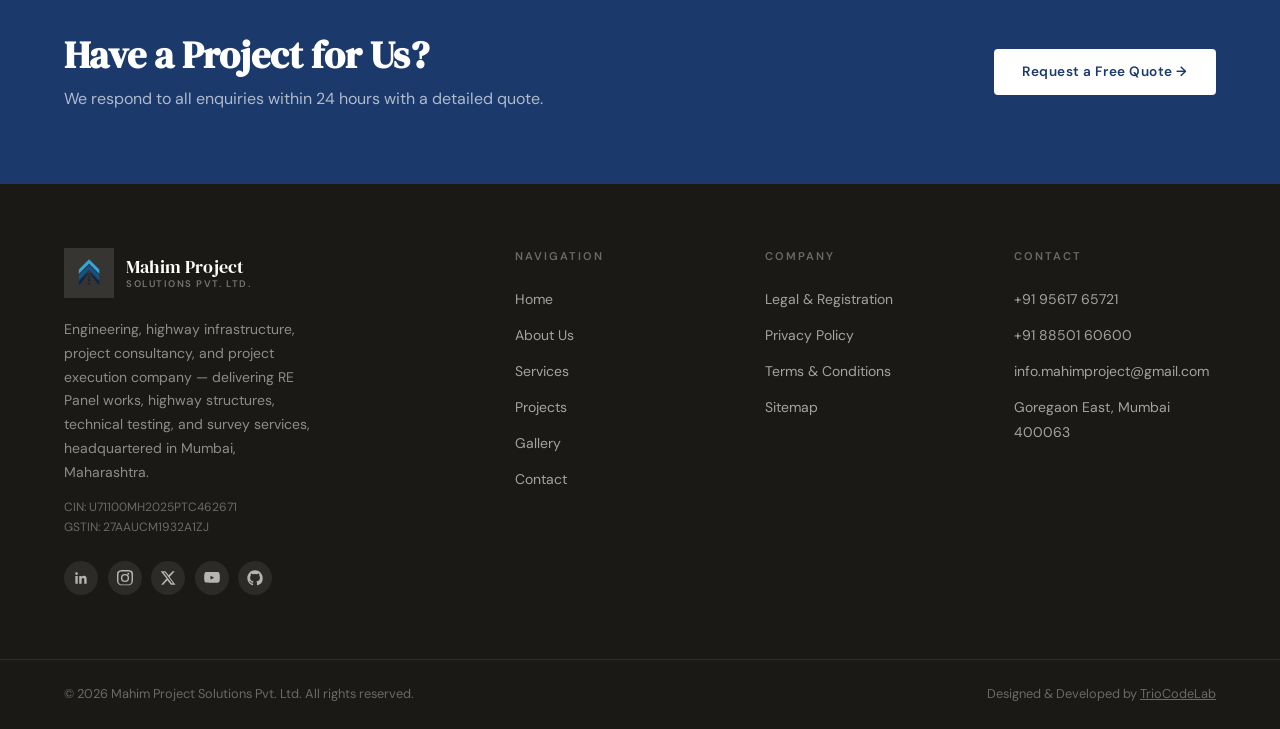
==== commit 46d591c9: "added triocodelab link" ====
--- a/index.html
+++ b/index.html
@@ -576,11 +576,11 @@
       <p>Engineering, highway infrastructure, project consultancy, and project execution company &mdash; delivering RE Panel works, highway structures, technical testing, and survey services, headquartered in Mumbai, Maharashtra.</p>
       <p style="margin-top:0.75rem;font-size:0.75rem;color:rgba(255,255,255,0.35);">CIN: U71100MH2025PTC462671<br>GSTIN: 27AAUCM1932A1ZJ</p>
       <div class="social-links" style="margin-top:1.5rem;">
-        <a href="https://www.linkedin.com/in/mahim-project-solutions-private-limited-03779a426/" target="_blank" rel="noopener" aria-label="LinkedIn" title="LinkedIn"><svg viewBox="0 0 24 24" fill="currentColor"><path d="M20.45 20.45h-3.56v-5.57c0-1.33-.02-3.04-1.85-3.04-1.86 0-2.15 1.45-2.15 2.94v5.67H9.34V9h3.41v1.56h.05c.48-.9 1.64-1.85 3.38-1.85 3.6 0 4.27 2.37 4.27 5.46v6.28zM5.34 7.43a2.06 2.06 0 1 1 0-4.12 2.06 2.06 0 0 1 0 4.12zM7.12 20.45H3.56V9h3.56v11.45z"/></svg></a>
-        <a href="https://www.instagram.com/mahimproject" target="_blank" rel="noopener" aria-label="Instagram" title="Instagram"><svg viewBox="0 0 24 24" fill="currentColor"><path d="M12 2.16c3.2 0 3.58.01 4.85.07 1.17.05 1.8.25 2.23.41.55.22.95.47 1.37.89.42.42.67.82.89 1.37.16.42.36 1.06.41 2.23.06 1.27.07 1.65.07 4.85s-.01 3.58-.07 4.85c-.05 1.17-.25 1.8-.41 2.23-.22.55-.47.95-.89 1.37-.42.42-.82.67-1.37.89-.42.16-1.06.36-2.23.41-1.27.06-1.65.07-4.85.07s-3.58-.01-4.85-.07c-1.17-.05-1.8-.25-2.23-.41-.55-.22-.95-.47-1.37-.89-.42-.42-.67-.82-.89-1.37-.16-.42-.36-1.06-.41-2.23-.06-1.27-.07-1.65-.07-4.85s.01-3.58.07-4.85c.05-1.17.25-1.8.41-2.23.22-.55.47-.95.89-1.37.42-.42.82-.67 1.37-.89.42-.16-1.06-.36 2.23-.41 1.27-.06 1.65-.07 4.85-.07zM12 0C8.74 0 8.33.01 7.05.07c-1.28.06-2.15.26-2.91.56-.79.31-1.46.72-2.13 1.39A5.9 5.9 0 0 0 .62 3.14c-.3.76-.5 1.63-.56 2.91C0 7.33 0 7.74 0 11s.01 3.67.06 4.95c.06 1.28.26 2.15.56 2.91.31.79.72 1.46 1.39 2.13.67.67 1.34 1.08 2.13 1.39.76.3 1.63.5 2.91.56C8.33 22.99 8.74 23 12 23s3.67-.01 4.95-.06c1.28-.06 2.15-.26 2.91-.56.79-.31 1.46-.72 2.13-1.39.67-.67 1.08-1.34 1.39-2.13.3-.76.5-1.63.56-2.91.05-1.28.06-1.69.06-4.95s-.01-3.67-.06-4.95c-.06-1.28-.26-2.15-.56-2.91a5.9 5.9 0 0 0-1.39-2.13A5.9 5.9 0 0 0 19.86.63c-.76-.3-1.63-.5-2.91-.56C15.67.01 15.26 0 12 0zm0 5.84A6.16 6.16 0 1 0 12 18.16 6.16 6.16 0 0 0 12 5.84zm0 10.16a4 4 0 1 1 0-8 4 4 0 0 1 0 8zm6.41-10.41a1.44 1.44 0 1 1-2.88 0 1.44 1.44 0 0 1 2.88 0z"/></svg></a>
-        <a href="https://x.com/mahimproject" target="_blank" rel="noopener" aria-label="X (Twitter)" title="X (Twitter)"><svg viewBox="0 0 24 24" fill="currentColor"><path d="M18.9 2H22l-7.6 8.68L23.3 22h-6.9l-5.4-6.6L4.8 22H1.7l8.1-9.28L1 2h7.1l4.9 6.03L18.9 2zm-1.2 18h1.9L7.4 3.9H5.4L17.7 20z"/></svg></a>
-        <a href="https://www.youtube.com/@SheikhMustkeem-s6u" target="_blank" rel="noopener" aria-label="YouTube" title="YouTube"><svg viewBox="0 0 24 24" fill="currentColor"><path d="M23.5 6.5s-.23-1.64-.94-2.36c-.9-.94-1.9-.95-2.36-1C16.9 3 12 3 12 3h-.01s-4.89 0-8.19.14c-.46.05-1.46.06-2.36 1C.73 4.86.5 6.5.5 6.5S.27 8.4.27 10.3v1.4c0 1.9.23 3.8.23 3.8s.23 1.64.94 2.36c.9.94 2.08.91 2.6 1.01C6 19.1 12 19.15 12 19.15s4.9-.01 8.2-.15c.46-.05 1.46-.06 2.36-1 .71-.72.94-2.36.94-2.36s.23-1.9.23-3.8v-1.4c0-1.9-.23-3.8-.23-3.8zM9.7 14.3V8.7l5.6 2.8-5.6 2.8z"/></svg></a>
-        <a href="https://github.com/mahimproject" target="_blank" rel="noopener" aria-label="GitHub" title="GitHub"><svg viewBox="0 0 24 24" fill="currentColor"><path d="M12 .5C5.65.5.5 5.65.5 12c0 5.08 3.29 9.39 7.86 10.91.57.1.78-.25.78-.55 0-.27-.01-1.16-.02-2.11-3.2.7-3.88-1.36-3.88-1.36-.52-1.34-1.28-1.7-1.28-1.7-1.04-.72.08-.7.08-.7 1.16.08 1.77 1.19 1.77 1.19 1.03 1.77 2.7 1.26 3.36.96.1-.75.4-1.26.73-1.55-2.56-.29-5.25-1.28-5.25-5.7 0-1.26.45-2.29 1.19-3.09-.12-.29-.52-1.47.11-3.06 0 0 .97-.31 3.18 1.18a11.1 11.1 0 0 1 2.9-.39c.98 0 1.97.13 2.9.39 2.2-1.49 3.17-1.18 3.17-1.18.63 1.59.23 2.77.11 3.06.74.8 1.19 1.83 1.19 3.09 0 4.43-2.7 5.41-5.27 5.69.42.36.78 1.07.78 2.16 0 1.56-.01 2.82-.01 3.2 0 .3.2.66.79.55A10.52 10.52 0 0 0 23.5 12c0-6.35-5.15-11.5-11.5-11.5z"/></svg></a>
+        <a href="[https://www.linkedin.com/in/mahim-project-solutions-private-limited-03779a426/](https://www.linkedin.com/in/mahim-project-solutions-private-limited-03779a426/)" target="_blank" rel="noopener" aria-label="LinkedIn" title="LinkedIn"><svg viewBox="0 0 24 24" fill="currentColor"><path d="M20.45 20.45h-3.56v-5.57c0-1.33-.02-3.04-1.85-3.04-1.86 0-2.15 1.45-2.15 2.94v5.67H9.34V9h3.41v1.56h.05c.48-.9 1.64-1.85 3.38-1.85 3.6 0 4.27 2.37 4.27 5.46v6.28zM5.34 7.43a2.06 2.06 0 1 1 0-4.12 2.06 2.06 0 0 1 0 4.12zM7.12 20.45H3.56V9h3.56v11.45z"/></svg></a>
+        <a href="[https://www.instagram.com/mahimproject](https://www.instagram.com/mahimproject)" target="_blank" rel="noopener" aria-label="Instagram" title="Instagram"><svg viewBox="0 0 24 24" fill="currentColor"><path d="M12 2.16c3.2 0 3.58.01 4.85.07 1.17.05 1.8.25 2.23.41.55.22.95.47 1.37.89.42.42.67.82.89 1.37.16.42.36 1.06.41 2.23.06 1.27.07 1.65.07 4.85s-.01 3.58-.07 4.85c-.05 1.17-.25 1.8-.41 2.23-.22.55-.47.95-.89 1.37-.42.42-.82.67-1.37.89-.42.16-1.06.36-2.23.41-1.27.06-1.65.07-4.85.07s-3.58-.01-4.85-.07c-1.17-.05-1.8-.25-2.23-.41-.55-.22-.95-.47-1.37-.89-.42-.42-.67-.82-.89-1.37-.16-.42-.36-1.06-.41-2.23-.06-1.27-.07-1.65-.07-4.85s.01-3.58.07-4.85c.05-1.17.25-1.8.41-2.23.22-.55.47-.95.89-1.37.42-.42.82-.67 1.37-.89.42-.16-1.06-.36 2.23-.41 1.27-.06 1.65-.07 4.85-.07zM12 0C8.74 0 8.33.01 7.05.07c-1.28.06-2.15.26-2.91.56-.79.31-1.46.72-2.13 1.39A5.9 5.9 0 0 0 .62 3.14c-.3.76-.5 1.63-.56 2.91C0 7.33 0 7.74 0 11s.01 3.67.06 4.95c.06 1.28.26 2.15.56 2.91.31.79.72 1.46 1.39 2.13.67.67 1.34 1.08 2.13 1.39.76.3 1.63.5 2.91.56C8.33 22.99 8.74 23 12 23s3.67-.01 4.95-.06c1.28-.06 2.15-.26 2.91-.56.79-.31 1.46-.72 2.13-1.39.67-.67 1.08-1.34 1.39-2.13.3-.76.5-1.63.56-2.91.05-1.28.06-1.69.06-4.95s-.01-3.67-.06-4.95c-.06-1.28-.26-2.15-.56-2.91a5.9 5.9 0 0 0-1.39-2.13A5.9 5.9 0 0 0 19.86.63c-.76-.3-1.63-.5-2.91-.56C15.67.01 15.26 0 12 0zm0 5.84A6.16 6.16 0 1 0 12 18.16 6.16 6.16 0 0 0 12 5.84zm0 10.16a4 4 0 1 1 0-8 4 4 0 0 1 0 8zm6.41-10.41a1.44 1.44 0 1 1-2.88 0 1.44 1.44 0 0 1 2.88 0z"/></svg></a>
+        <a href="[https://x.com/mahimproject](https://x.com/mahimproject)" target="_blank" rel="noopener" aria-label="X (Twitter)" title="X (Twitter)"><svg viewBox="0 0 24 24" fill="currentColor"><path d="M18.9 2H22l-7.6 8.68L23.3 22h-6.9l-5.4-6.6L4.8 22H1.7l8.1-9.28L1 2h7.1l4.9 6.03L18.9 2zm-1.2 18h1.9L7.4 3.9H5.4L17.7 20z"/></svg></a>
+        <a href="[https://www.youtube.com/@SheikhMustkeem-s6u](https://www.youtube.com/@SheikhMustkeem-s6u)" target="_blank" rel="noopener" aria-label="YouTube" title="YouTube"><svg viewBox="0 0 24 24" fill="currentColor"><path d="M23.5 6.5s-.23-1.64-.94-2.36c-.9-.94-1.9-.95-2.36-1C16.9 3 12 3 12 3h-.01s-4.89 0-8.19.14c-.46.05-1.46.06-2.36 1C.73 4.86.5 6.5.5 6.5S.27 8.4.27 10.3v1.4c0 1.9.23 3.8.23 3.8s.23 1.64.94 2.36c.9.94 2.08.91 2.6 1.01C6 19.1 12 19.15 12 19.15s4.9-.01 8.2-.15c.46-.05 1.46-.06 2.36-1 .71-.72.94-2.36.94-2.36s.23-1.9.23-3.8v-1.4c0-1.9-.23-3.8-.23-3.8zM9.7 14.3V8.7l5.6 2.8-5.6 2.8z"/></svg></a>
+        <a href="[https://github.com/mahimproject](https://github.com/mahimproject)" target="_blank" rel="noopener" aria-label="GitHub" title="GitHub"><svg viewBox="0 0 24 24" fill="currentColor"><path d="M12 .5C5.65.5.5 5.65.5 12c0 5.08 3.29 9.39 7.86 10.91.57.1.78-.25.78-.55 0-.27-.01-1.16-.02-2.11-3.2.7-3.88-1.36-3.88-1.36-.52-1.34-1.28-1.7-1.28-1.7-1.04-.72.08-.7.08-.7 1.16.08 1.77 1.19 1.77 1.19 1.03 1.77 2.7 1.26 3.36.96.1-.75.4-1.26.73-1.55-2.56-.29-5.25-1.28-5.25-5.7 0-1.26.45-2.29 1.19-3.09-.12-.29-.52-1.47.11-3.06 0 0 .97-.31 3.18 1.18a11.1 11.1 0 0 1 2.9-.39c.98 0 1.97.13 2.9.39 2.2-1.49 3.17-1.18 3.17-1.18.63 1.59.23 2.77.11 3.06.74.8 1.19 1.83 1.19 3.09 0 4.43-2.7 5.41-5.27 5.69.42.36.78 1.07.78 2.16 0 1.56-.01 2.82-.01 3.2 0 .3.2.66.79.55A10.52 10.52 0 0 0 23.5 12c0-6.35-5.15-11.5-11.5-11.5z"/></svg></a>
       </div>
     </div>
     <div class="footer-col">
@@ -615,7 +615,7 @@
   </div>
   <div class="footer-bottom" style="max-width:none;padding-left:5%;padding-right:5%;">
     <p>&copy; <span id="year">2026</span> Mahim Project Solutions Pvt. Ltd. All rights reserved.</p>
-    <p>Built with precision. Delivered on time.</p>
+    <p>Designed &amp; Developed by <a href="https://triocodelab.com" target="_blank" rel="noopener" style="color:inherit;text-decoration:underline;">TrioCodeLab</a></p>
   </div>
 </footer>
 <script src="assests/js/navigation.js"></script>
